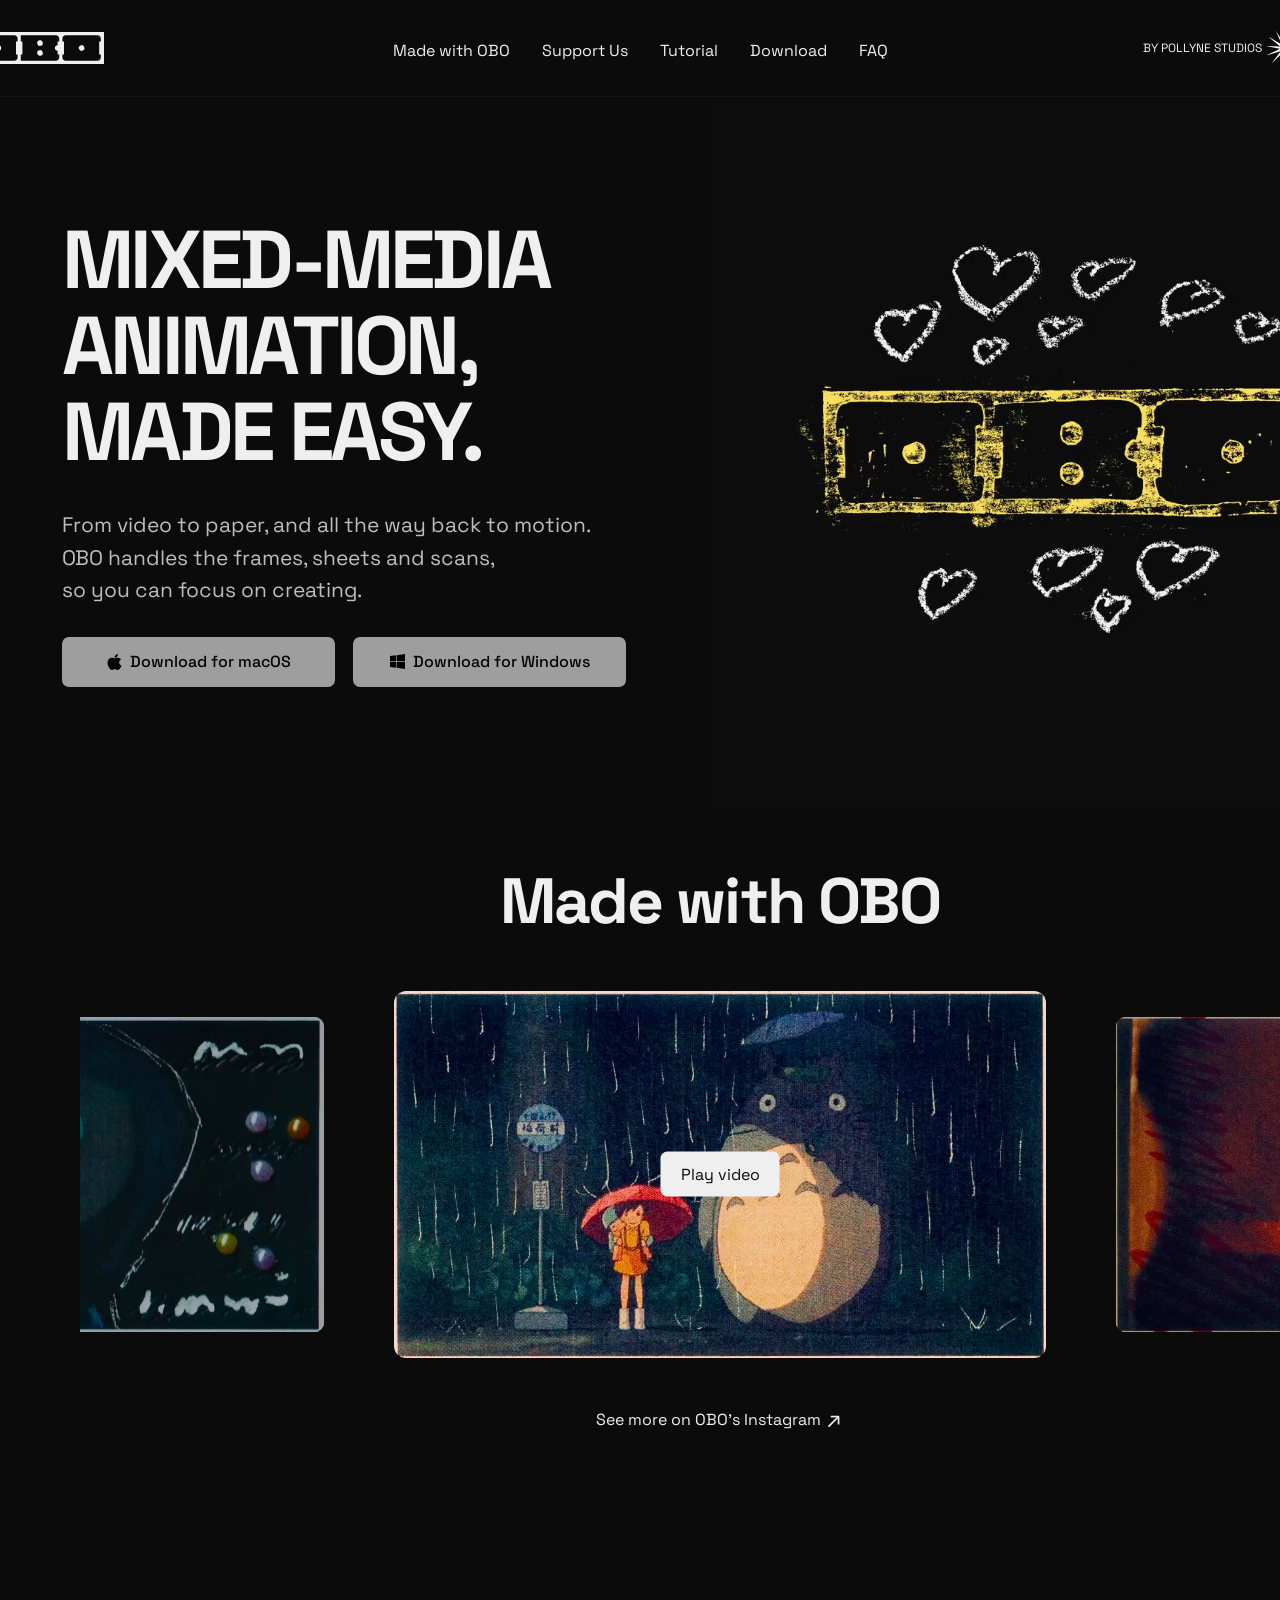
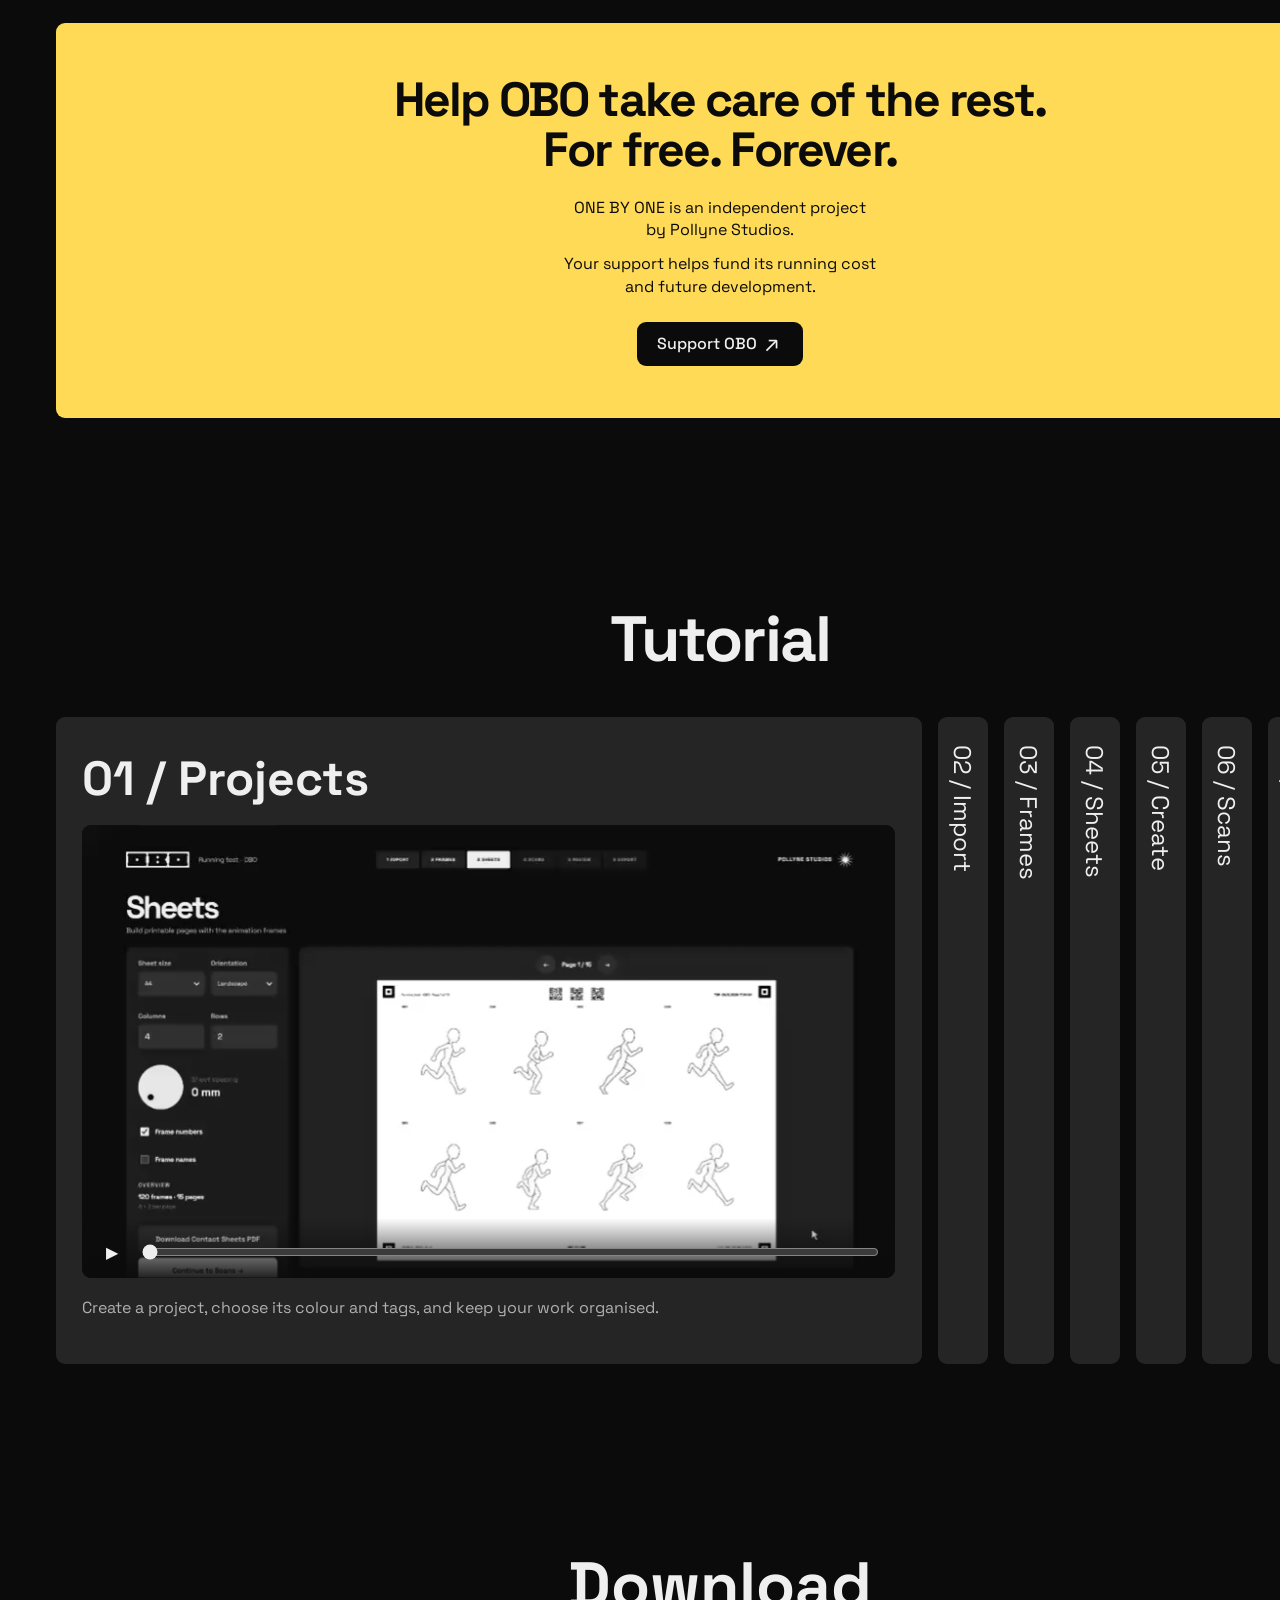
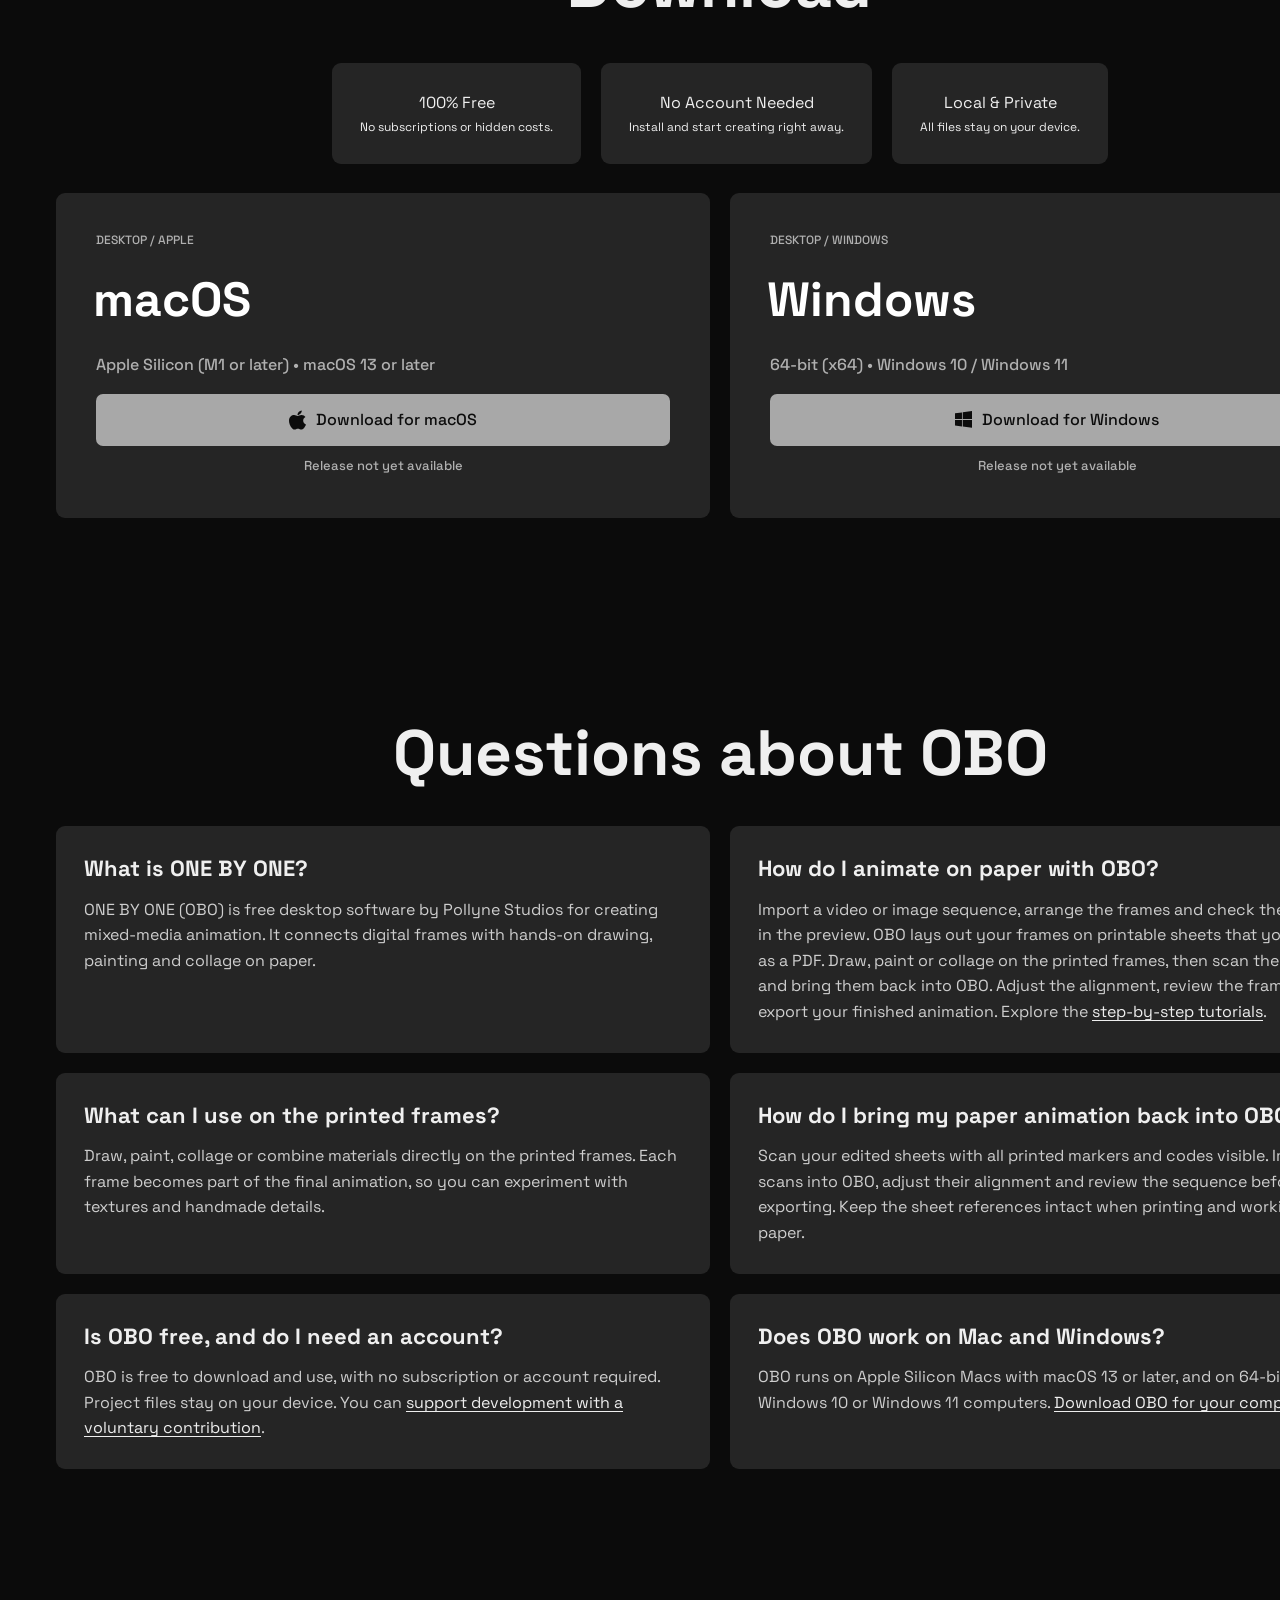
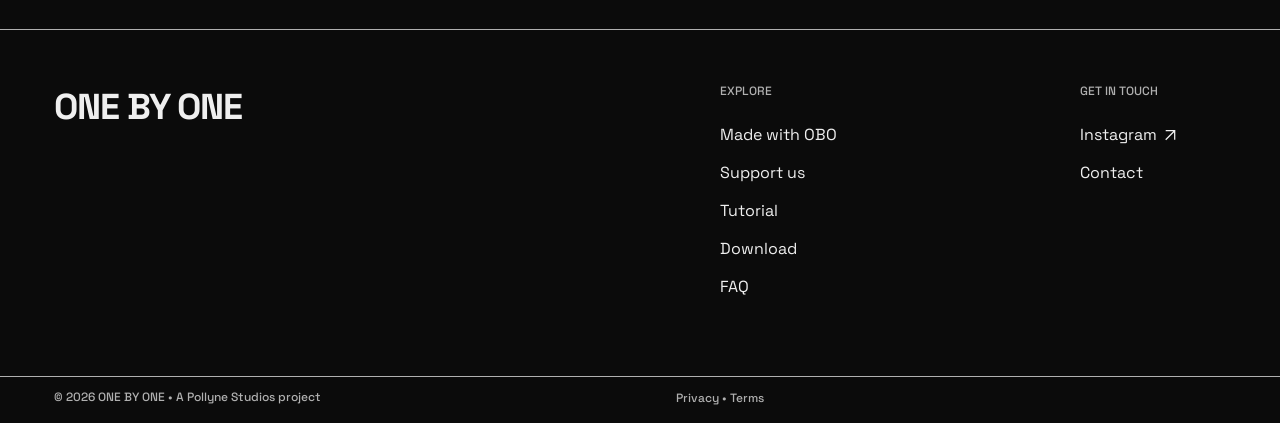
==== index.html @ efde311c "Update OBO Instagram gallery link copy" ====
<!doctype html>
<html lang="en">
<head>
  <!-- Publication: hero-centered-copy-3 -->
  <meta charset="utf-8">
  <meta name="viewport" content="width=device-width, initial-scale=1">
  <meta name="description" content="Create mixed-media animations with ONE BY ONE: import video, print frames, draw or collage by hand, scan and reanimate. Free for macOS and Windows.">
  <title>ONE BY ONE (OBO) - Free Mixed-Media Animation Software</title>

  <link rel="canonical" href="https://obo-onebyone.com/">
  <meta name="robots" content="index, follow, max-image-preview:large, max-video-preview:-1">
  <meta name="theme-color" content="#0b0b0b">
  <meta property="og:type" content="website">
  <meta property="og:site_name" content="ONE BY ONE">
  <meta property="og:locale" content="en_US">
  <meta property="og:url" content="https://obo-onebyone.com/">
  <meta property="og:title" content="ONE BY ONE (OBO) - Free Mixed-Media Animation Software">
  <meta property="og:description" content="Create mixed-media animations with ONE BY ONE: import video, print frames, draw or collage by hand, scan and reanimate. Free for macOS and Windows.">
  <meta property="og:image" content="https://obo-onebyone.com/assets/social-card.png">
  <meta property="og:image:width" content="1200">
  <meta property="og:image:height" content="630">
  <meta property="og:image:alt" content="ONE BY ONE - free mixed-media animation software by Pollyne Studios">
  <meta name="twitter:card" content="summary_large_image">
  <meta name="twitter:title" content="ONE BY ONE (OBO) - Free Mixed-Media Animation Software">
  <meta name="twitter:description" content="Create mixed-media animations with ONE BY ONE: import video, print frames, draw or collage by hand, scan and reanimate. Free for macOS and Windows.">
  <meta name="twitter:image" content="https://obo-onebyone.com/assets/social-card.png">
  <meta name="twitter:image:alt" content="ONE BY ONE - free mixed-media animation software by Pollyne Studios">
  <script type="application/ld+json">{"@context":"https://schema.org","@graph":[{"@type":"Organization","@id":"https://obo-onebyone.com/#studio","name":"Pollyne Studios","url":"https://obo-onebyone.com/","sameAs":["https://www.instagram.com/pollyne.studios/"]},{"@type":"WebSite","@id":"https://obo-onebyone.com/#website","url":"https://obo-onebyone.com/","name":"ONE BY ONE","alternateName":"OBO","inLanguage":"en","publisher":{"@id":"https://obo-onebyone.com/#studio"}},{"@type":"WebPage","@id":"https://obo-onebyone.com/#webpage","url":"https://obo-onebyone.com/","name":"ONE BY ONE (OBO) - Free Mixed-Media Animation Software","description":"Create mixed-media animations with ONE BY ONE: import video, print frames, draw or collage by hand, scan and reanimate. Free for macOS and Windows.","inLanguage":"en","isPartOf":{"@id":"https://obo-onebyone.com/#website"},"mainEntity":{"@id":"https://obo-onebyone.com/#software"}},{"@type":"SoftwareApplication","@id":"https://obo-onebyone.com/#software","name":"ONE BY ONE","alternateName":"OBO","url":"https://obo-onebyone.com/","description":"Create mixed-media animations with ONE BY ONE: import video, print frames, draw or collage by hand, scan and reanimate. Free for macOS and Windows.","applicationCategory":"MultimediaApplication","operatingSystem":["macOS 13 or later (Apple Silicon)","Windows 10 or Windows 11 (64-bit)"],"isAccessibleForFree":true,"offers":{"@type":"Offer","price":"0","priceCurrency":"EUR","url":"https://obo-onebyone.com/#download"},"author":{"@id":"https://obo-onebyone.com/#studio"},"sameAs":["https://www.instagram.com/obo.onebyone/"],"featureList":["Import a video or image sequence","Arrange and preview animation frames","Export printable PDF contact sheets","Draw, paint or collage on printed frames","Import scanned sheets and adjust alignment","Review frames and export the animation"],"image":"https://obo-onebyone.com/assets/social-card.png"}]}</script>
  <link rel="icon" href="assets/favicon.svg" type="image/svg+xml">
  <link rel="stylesheet" href="styles.css?v=desktop-footer-5">
</head>
<body>
<div class="page" id="top">
  <header class="header">
    <a class="brand" href="#top" aria-label="ONE BY ONE home"><img src="assets/logo.svg" width="128" height="32" alt="ONE BY ONE"></a>
    <nav id="main-menu" aria-label="Main navigation"><a href="#made-with-obo">Made with OBO</a><a href="#support">Support Us</a><a href="#tutorial">Tutorial</a><a href="#download">Download</a><a href="#questions">FAQ</a></nav>
    <a class="studio" href="https://www.instagram.com/pollyne.studios/" target="_blank" rel="noopener noreferrer">by Pollyne Studios<img src="assets/studio-color.svg?v=palette-yellow-1" width="38" height="38" alt=""></a>
  </header>
  <main>
    <section class="hero hero-split" aria-labelledby="hero-title">
      <div class="hero-copy">
        <h1 id="hero-title"><span class="sr-only">ONE BY ONE: </span>MIXED-MEDIA<br>ANIMATION,<br>MADE EASY.</h1>
        <p class="hero-summary"><span>From video to paper, and all the way back to motion.</span> <span>OBO handles the frames, sheets and scans,</span> <span>so you can focus on creating.</span></p>
        <div class="hero-actions"><a class="button" data-download="mac" aria-disabled="true"><img src="assets/apple.svg" alt="">Download for macOS</a><a class="button" data-download="windows" aria-disabled="true"><img src="assets/windows.svg" alt="">Download for Windows</a></div>
        <p class="mobile-desktop-note">Available for macOS and Windows.</p>
      </div>
      <div class="hero-cover"><video class="hero-cover-video" src="assets/videos/OBO-Cover.mp4" poster="assets/videos/OBO-Cover.jpg" width="960" height="960" muted loop playsinline preload="auto" aria-label="ONE BY ONE mixed-media cover animation"></video></div>
    </section>
    <div class="sections">
      <section class="showcase" id="made-with-obo" aria-labelledby="showcase-title">
        <h2 id="showcase-title">Made with OBO</h2>
        <div class="carousel" role="region" aria-label="Made with OBO gallery" tabindex="0">
          <div class="carousel-track">
<article class="showcase-card" aria-label="Project 1"><video data-src="assets/web-video/MadeWithOBO-1.mp4" poster="assets/videos/MadeWithOBO-1.jpg" muted loop playsinline preload="none" aria-label="Made with OBO — project 1"></video><button class="video-play" type="button" hidden>Play video</button></article><article class="showcase-card" aria-label="Project 2"><video data-src="assets/web-video/MadeWithOBO-2.mp4" poster="assets/videos/MadeWithOBO-2.jpg" muted loop playsinline preload="none" aria-label="Made with OBO — project 2"></video><button class="video-play" type="button" hidden>Play video</button></article><article class="showcase-card" aria-label="Project 3"><video data-src="assets/web-video/MadeWithOBO-3.mp4" poster="assets/videos/MadeWithOBO-3.jpg" muted loop playsinline preload="none" aria-label="Made with OBO — project 3"></video><button class="video-play" type="button" hidden>Play video</button></article><article class="showcase-card" aria-label="Project 4"><video data-src="assets/web-video/MadeWithOBO-4.mp4" poster="assets/videos/MadeWithOBO-4.jpg" muted loop playsinline preload="none" aria-label="Made with OBO — project 4"></video><button class="video-play" type="button" hidden>Play video</button></article><article class="showcase-card" aria-label="Project 5"><video data-src="assets/web-video/MadeWithOBO-5.mp4" poster="assets/videos/MadeWithOBO-5.jpg" muted loop playsinline preload="none" aria-label="Made with OBO — project 5"></video><button class="video-play" type="button" hidden>Play video</button></article><article class="showcase-card" aria-label="Project 6"><video data-src="assets/web-video/MadeWithOBO-6.mp4" poster="assets/videos/MadeWithOBO-6.jpg" muted loop playsinline preload="none" aria-label="Made with OBO — project 6"></video><button class="video-play" type="button" hidden>Play video</button></article></div></div>
        <div class="showcase-more"><a href="https://www.instagram.com/obo.onebyone/" target="_blank" rel="noopener noreferrer">See more on OBO's Instagram <span aria-hidden="true">↗</span></a></div>
      </section>
      <section class="support" id="support" aria-labelledby="support-title">
        <h2 id="support-title">Help OBO take care of the rest.<br>For free. Forever.</h2>
        <div class="support-copy"><p><span>ONE BY ONE is an independent project</span><span>by Pollyne Studios.</span><span>Your support helps fund its running cost</span><span>and future development.</span></p><a class="button button-dark" href="https://ko-fi.com/pollynestudios" target="_blank" rel="noopener noreferrer">Support OBO<span aria-hidden="true">↗</span></a></div>
      </section>
      <section class="tutorial" id="tutorial" aria-labelledby="tutorial-title">
        <h2 id="tutorial-title">Tutorial</h2>
        <div class="tutorial-panels"><article class="tutorial-item tone-0 is-open"><button class="tutorial-tab" type="button" aria-expanded="true" aria-controls="lesson-0"><span>01 / Projects</span></button><div class="tutorial-content" id="lesson-0" ><h3>01 / Projects</h3><div class="tutorial-player"><video class="tutorial-video" controlslist="nofullscreen" data-src="assets/web-video/OBO-01-Projects-1920x1080.mp4" poster="assets/sheets.svg" muted playsinline preload="none" aria-label="Projects tutorial"></video><div class="tutorial-controls"><button class="tutorial-play" type="button" aria-label="Play tutorial">▶</button><input class="tutorial-seek" type="range" min="0" max="1000" value="0" step="any" aria-label="Video progress"></div></div><p>Create a project, choose its colour and tags,<br class="mobile-copy-break"> and keep your work organised.</p></div></article><article class="tutorial-item tone-1"><button class="tutorial-tab" type="button" aria-expanded="false" aria-controls="lesson-1"><span>02 / Import</span></button><div class="tutorial-content" id="lesson-1" inert><h3>02 / Import</h3><div class="tutorial-player"><video class="tutorial-video" controlslist="nofullscreen" data-src="assets/web-video/OBO-02-Import-1920x1080.mp4" poster="assets/sheets.svg" muted playsinline preload="none" aria-label="Import tutorial"></video><div class="tutorial-controls"><button class="tutorial-play" type="button" aria-label="Play tutorial">▶</button><input class="tutorial-seek" type="range" min="0" max="1000" value="0" step="any" aria-label="Video progress"></div></div><p>Add a video or an image sequence<br class="mobile-copy-break"> to start building your animation.</p></div></article><article class="tutorial-item tone-2"><button class="tutorial-tab" type="button" aria-expanded="false" aria-controls="lesson-2"><span>03 / Frames</span></button><div class="tutorial-content" id="lesson-2" inert><h3>03 / Frames</h3><div class="tutorial-player"><video class="tutorial-video" controlslist="nofullscreen" data-src="assets/web-video/OBO-03-Frames-1920x1080.mp4" poster="assets/sheets.svg" muted playsinline preload="none" aria-label="Frames tutorial"></video><div class="tutorial-controls"><button class="tutorial-play" type="button" aria-label="Play tutorial">▶</button><input class="tutorial-seek" type="range" min="0" max="1000" value="0" step="any" aria-label="Video progress"></div></div><p>Preview your frames, check their order<br class="mobile-copy-break"> and choose the playback speed.</p></div></article><article class="tutorial-item tone-3"><button class="tutorial-tab" type="button" aria-expanded="false" aria-controls="lesson-3"><span>04 / Sheets</span></button><div class="tutorial-content" id="lesson-3" inert><h3>04 / Sheets</h3><div class="tutorial-player"><video class="tutorial-video" controlslist="nofullscreen" data-src="assets/web-video/OBO-04-Sheets-1920x1080.mp4" poster="assets/sheets.svg" muted playsinline preload="none" aria-label="Sheets tutorial"></video><div class="tutorial-controls"><button class="tutorial-play" type="button" aria-label="Play tutorial">▶</button><input class="tutorial-seek" type="range" min="0" max="1000" value="0" step="any" aria-label="Video progress"></div></div><p>Arrange your frames on contact sheets,<br class="mobile-copy-break"> then download a PDF to print<br class="mobile-copy-break"> and transform by hand.</p></div></article><article class="tutorial-item tone-0"><button class="tutorial-tab" type="button" aria-expanded="false" aria-controls="lesson-4"><span>05 / Create</span></button><div class="tutorial-content" id="lesson-4" inert><h3>05 / Create</h3><div class="scan-stack" role="group" aria-label="Handmade animation sheets"><div class="scan-pile"><img data-src="assets/create-scans/running-1.jpg" alt="Hand-decorated animation sheet 1" width="1400" height="990" decoding="async"><img data-src="assets/create-scans/running-2.jpg" alt="Hand-decorated animation sheet 2" width="1400" height="990" decoding="async"><img data-src="assets/create-scans/running-3.jpg" alt="Hand-decorated animation sheet 3" width="1400" height="990" decoding="async"><img data-src="assets/create-scans/running-4.jpg" alt="Hand-decorated animation sheet 4" width="1400" height="990" decoding="async"><img data-src="assets/create-scans/running-5.jpg" alt="Hand-decorated animation sheet 5" width="1400" height="990" decoding="async"><img data-src="assets/create-scans/running-6.jpg" alt="Hand-decorated animation sheet 6" width="1400" height="990" decoding="async"><img data-src="assets/create-scans/running-7.jpg" alt="Hand-decorated animation sheet 7" width="1400" height="990" decoding="async"><img data-src="assets/create-scans/running-8.jpg" alt="Hand-decorated animation sheet 8" width="1400" height="990" decoding="async"><img data-src="assets/create-scans/running-9.jpg" alt="Hand-decorated animation sheet 9" width="1400" height="990" decoding="async"><img data-src="assets/create-scans/running-10.jpg" alt="Hand-decorated animation sheet 10" width="1400" height="990" decoding="async"><img data-src="assets/create-scans/running-11.jpg" alt="Hand-decorated animation sheet 11" width="1400" height="990" decoding="async"><img data-src="assets/create-scans/running-12.jpg" alt="Hand-decorated animation sheet 12" width="1400" height="990" decoding="async"><img data-src="assets/create-scans/running-13.jpg" alt="Hand-decorated animation sheet 13" width="1400" height="990" decoding="async"><img data-src="assets/create-scans/running-14.jpg" alt="Hand-decorated animation sheet 14" width="1400" height="990" decoding="async"><img data-src="assets/create-scans/running-15.jpg" alt="Hand-decorated animation sheet 15" width="1400" height="990" decoding="async"></div><div class="scan-stack-controls"><button class="scan-stack-toggle" type="button" aria-label="Pause scan animation">Ⅱ</button><span class="scan-stack-count" aria-hidden="true">01 / 15</span></div></div><p>Work on each frame by hand and make the sequence your own.</p></div></article><article class="tutorial-item tone-1"><button class="tutorial-tab" type="button" aria-expanded="false" aria-controls="lesson-5"><span>06 / Scans</span></button><div class="tutorial-content" id="lesson-5" inert><h3>06 / Scans</h3><div class="tutorial-player"><video class="tutorial-video" controlslist="nofullscreen" data-src="assets/web-video/OBO-05-Scans-1920x1080.mp4" poster="assets/sheets.svg" muted playsinline preload="none" aria-label="Scans tutorial"></video><div class="tutorial-controls"><button class="tutorial-play" type="button" aria-label="Play tutorial">▶</button><input class="tutorial-seek" type="range" min="0" max="1000" value="0" step="any" aria-label="Video progress"></div></div><p>Import your edited sheets as scans or a PDF,<br class="mobile-copy-break"> then check their page order.</p></div></article><article class="tutorial-item tone-2"><button class="tutorial-tab" type="button" aria-expanded="false" aria-controls="lesson-6"><span>07 / Review</span></button><div class="tutorial-content" id="lesson-6" inert><h3>07 / Review</h3><div class="tutorial-player"><video class="tutorial-video" controlslist="nofullscreen" data-src="assets/web-video/OBO-06-Review-1920x1080.mp4" poster="assets/sheets.svg" muted playsinline preload="none" aria-label="Review tutorial"></video><div class="tutorial-controls"><button class="tutorial-play" type="button" aria-label="Play tutorial">▶</button><input class="tutorial-seek" type="range" min="0" max="1000" value="0" step="any" aria-label="Video progress"></div></div><p>Fine-tune the alignment and crop<br class="mobile-copy-break"> to reconstruct your animation<br class="mobile-copy-break"> from the scanned artwork.</p></div></article><article class="tutorial-item tone-3"><button class="tutorial-tab" type="button" aria-expanded="false" aria-controls="lesson-7"><span>08 / Export</span></button><div class="tutorial-content" id="lesson-7" inert><h3>08 / Export</h3><div class="tutorial-player"><video class="tutorial-video" controlslist="nofullscreen" data-src="assets/web-video/OBO-07-Export-1920x1080.mp4" poster="assets/sheets.svg" muted playsinline preload="none" aria-label="Export tutorial"></video><div class="tutorial-controls"><button class="tutorial-play" type="button" aria-label="Play tutorial">▶</button><input class="tutorial-seek" type="range" min="0" max="1000" value="0" step="any" aria-label="Video progress"></div></div><p>Preview the result, choose the speed and format,<br class="mobile-copy-break"> then export your finished animation.</p></div></article></div>
      </section>


      <section class="download" id="download" aria-labelledby="download-title">
        <h2 id="download-title">Download</h2>
        <p class="mobile-download-note"><strong>Available for computers only.</strong><span>Open this website on your Mac or Windows PC to download OBO.</span></p>
        <div class="benefits">
          <article><h3>100% Free</h3><p>No subscriptions or hidden costs.</p></article>
          <article><h3>No Account Needed</h3><p>Install and start creating right away.</p></article>
          <article><h3>Local &amp; Private</h3><p>All files stay on your device.</p></article>
        </div>
        <!-- Release details reproduce the Figma mockup; replace with verified release metadata before publishing. -->
        <div class="download-cards">
          <article class="download-card" id="download-mac"><p class="eyebrow">Desktop / Apple</p><h3>macOS</h3><p class="requirements">Apple Silicon (M1 or later) • macOS 13 or later</p><a class="button" data-download="mac" aria-disabled="true"><img src="assets/apple.svg" alt="">Download for macOS</a><p class="release" aria-live="polite">Checking latest release…</p></article>
          <article class="download-card" id="download-windows"><p class="eyebrow">Desktop / Windows</p><h3>Windows</h3><p class="requirements">64-bit (x64) • Windows 10 / Windows 11</p><a class="button" data-download="windows" aria-disabled="true"><img src="assets/windows.svg" alt="">Download for Windows</a><p class="release" aria-live="polite">Checking latest release…</p></article>
        </div>
      </section>
      <section class="obo-faq" id="questions" aria-labelledby="questions-title">
        <h2 id="questions-title">Questions about OBO</h2>
        <div class="obo-faq-grid" id="faq-answers">
          <article><h3>What is ONE BY ONE?</h3><p>ONE BY ONE (OBO) is free desktop software by Pollyne Studios for creating mixed-media animation. It connects digital frames with hands-on drawing, painting and collage on paper.</p></article>
          <article><h3>How do I animate on paper with OBO?</h3><p>Import a video or image sequence, arrange the frames and check the motion in the preview. OBO lays out your frames on printable sheets that you export as a PDF. Draw, paint or collage on the printed frames, then scan the sheets and bring them back into OBO. Adjust the alignment, review the frames and export your finished animation. Explore the <a href="#tutorial">step-by-step tutorials</a>.</p></article>
          <article><h3>What can I use on the printed frames?</h3><p>Draw, paint, collage or combine materials directly on the printed frames. Each frame becomes part of the final animation, so you can experiment with textures and handmade details.</p></article>
          <article><h3>How do I bring my paper animation back into OBO?</h3><p>Scan your edited sheets with all printed markers and codes visible. Import the scans into OBO, adjust their alignment and review the sequence before exporting. Keep the sheet references intact when printing and working on the paper.</p></article>
          <article><h3>Is OBO free, and do I need an account?</h3><p>OBO is free to download and use, with no subscription or account required. Project files stay on your device. You can <a href="#support">support development with a voluntary contribution</a>.</p></article>
          <article><h3>Does OBO work on Mac and Windows?</h3><p>OBO runs on Apple Silicon Macs with macOS 13 or later, and on 64-bit Windows 10 or Windows 11 computers. <a href="#download">Download OBO for your computer</a>.</p></article>
        </div>
        <button class="faq-toggle" type="button" aria-expanded="false" aria-controls="faq-answers" hidden>See all questions <span aria-hidden="true">+</span></button>
      </section>
    </div>
  </main>
  <footer>
    <div class="footer-main"><a class="footer-brand" href="#top">One By One</a><nav class="footer-explore" aria-label="Explore"><h2>Explore</h2><a href="#made-with-obo">Made with OBO</a><a href="#support">Support us</a><a href="#tutorial">Tutorial</a><a href="#download">Download</a><a href="#questions">FAQ</a></nav><div class="footer-contact"><h2>Get in touch</h2><a href="https://www.instagram.com/obo.onebyone/" target="_blank" rel="noopener noreferrer" class="footer-instagram">Instagram <span aria-hidden="true"><svg viewBox="0 0 16 16" focusable="false"><path d="M3 13 13 3M3 3h10v10"/></svg></span></a><a href="mailto:pollyne.studios@gmail.com">Contact</a></div></div>
    <div class="footer-bottom"><p>© 2026 ONE BY ONE • A Pollyne Studios project</p><p class="legal"><a href="privacy.html">Privacy</a> • <a href="terms.html">Terms</a></p><a href="#top">Back to top ↑</a></div>
  </footer>
</div>
<script src="app.js?v=hero-position-2"></script>
<script src="releases.js"></script>
</body>
</html>
---- styles.css ----
@font-face{font-family:'Space Grotesk';font-style:normal;font-weight:300;font-display:swap;src:url('assets/space-grotesk-300.ttf') format('truetype')}
@font-face{font-family:'Space Grotesk';font-style:normal;font-weight:400;font-display:swap;src:url('assets/space-grotesk-400.ttf') format('truetype')}
@font-face{font-family:'Space Grotesk';font-style:normal;font-weight:500;font-display:swap;src:url('assets/space-grotesk-500.ttf') format('truetype')}
@font-face{font-family:'Space Grotesk';font-style:normal;font-weight:700;font-display:swap;src:url('assets/space-grotesk-700.ttf') format('truetype')}
:root{color-scheme:dark;--bg:#0b0b0b;--text:#efefef;--muted:#b0b0b0;--card:#252525;--yellow:#ffda56}
*{box-sizing:border-box}html{scroll-behavior:smooth}body{margin:0;background:var(--bg);color:var(--text);font-family:'Space Grotesk',sans-serif}h1,h2,h3,p,figure{margin:0}a{color:inherit;text-decoration:none}button{font:inherit}img{display:block}a:focus-visible,button:focus-visible{outline:2px solid var(--yellow);outline-offset:6px}a:hover{opacity:.82}.page{width:1440px;margin:0 auto;position:relative}section,article[id]{scroll-margin-top:32px}
/* Desktop artboard, 1440 × 4837. Mobile layout intentionally deferred. */
.header{height:96px;position:absolute;inset:0 0 auto;z-index:1}.brand{position:absolute;left:56px;top:32px}.header nav{position:absolute;left:465.5px;top:41px;display:flex;gap:53px;font-size:16px;line-height:20px;white-space:nowrap}.studio{position:absolute;left:1223px;top:29px;display:flex;align-items:center;gap:4px;font-size:12px;line-height:15px;text-transform:uppercase;white-space:nowrap}
.hero{height:894px;position:relative;text-align:center}.hero h1{position:absolute;top:225px;left:0;right:0;font-size:128px;font-weight:700;line-height:163px;letter-spacing:-.03em;text-transform:uppercase}.hero h2{position:absolute;top:399px;left:0;right:0;font-size:40px;line-height:51px;font-weight:700}.hero p{position:absolute;top:469px;left:0;right:0;color:var(--muted);font-size:24px;line-height:31px;font-weight:300}.hero-actions{position:absolute;top:574px;left:438px;display:flex;gap:19px}.button{border:0;display:flex;justify-content:center;align-items:center;gap:5px;height:50px;width:273px;border-radius:7px;background:var(--text);color:#000;font-size:16px;font-weight:500;line-height:20px;white-space:nowrap}.button img{width:15px;height:16px}.button:disabled{opacity:1;cursor:default}
.sections{width:1328px;margin:0 auto;display:flex;flex-direction:column;gap:180px}.sections>section>h2{font-size:64px;line-height:82px;font-weight:700}.how{height:405px}.intro{margin-top:37px;font-weight:700;font-size:16px;line-height:22px;color:var(--muted)}.steps{display:grid;grid-template-columns:repeat(4,1fr);gap:20px;margin-top:27px}.step{height:237px;background:var(--card);border-radius:9px;padding:24px;position:relative}.step h3{font-size:24px;line-height:31px;font-weight:400}.step-icon{position:absolute;right:24px;top:27px;width:25px;height:25px}.step p{position:absolute;left:24px;right:27px;top:102px;font-size:16px;line-height:1.4;font-weight:300;color:var(--muted)}
.showcase{height:572px}.showcase h2{text-align:center;letter-spacing:-.03em}.gallery{margin-top:37px;position:relative;height:453px}.gallery-side{position:absolute;top:66px;width:429px;height:321px;border-radius:9px}.gallery-left{left:0}.gallery-right{right:0}.gallery-main{position:absolute;left:338px;top:0;width:653px;height:453px;border-radius:9px;box-shadow:0 0 40px 50px #000b;overflow:hidden}.gallery-main>img{width:100%;height:100%}.gallery-main::after{content:'';position:absolute;inset:6px 0 0;background:linear-gradient(191.66deg,transparent 42.29%,#000 93.26%)}.gallery-main figcaption{position:absolute;left:36px;bottom:35px;z-index:1;font-size:24px;line-height:31px;font-weight:700}
.support{height:338px;position:relative;background:var(--yellow);color:var(--bg);border-radius:9px}.sections>.support>h2{position:absolute;left:90.07px;top:118px;width:655px;font-size:48px;line-height:48px;letter-spacing:-.04em}.support-copy{position:absolute;left:898.68px;top:120px;width:337.25px;font-size:16px;font-weight:500;line-height:1.4}.button-dark{margin-top:11px;width:242.18px;background:var(--bg);color:var(--text);border-radius:9px;justify-content:space-between;padding:0 16px}.button-dark span{font-size:22px;font-weight:300}
.tutorial{height:766px}.tutorial>h2{letter-spacing:-.03em}.tutorial-panels{display:flex;gap:16px;height:647px;margin-top:37px}.tutorial-closed{flex:0 0 50px;position:relative;background:var(--card);border-radius:9px}.tutorial-closed span{position:absolute;left:8px;bottom:28px;font-size:24px;line-height:31px;white-space:nowrap;transform:rotate(-90deg) translateY(100%);transform-origin:bottom left}.tutorial-open{position:relative;flex:0 0 866px;background:var(--card);border-radius:9px;padding:31px 26px}.tutorial-open h3{font-size:48px;line-height:61px;font-weight:700;color:#fff}.tutorial-open>img{position:absolute;left:26px;top:107.86px;width:813px;height:453.28px;border-radius:9px}.tutorial-open p{position:absolute;left:30px;top:580px;width:537px;font-size:11px;line-height:14px;color:var(--muted)}
.download{height:588px}.download>h2{text-align:center}.benefits{display:grid;grid-template-columns:429px 430px 429px;gap:20px;margin-top:51px}.benefits article{height:101px;background:var(--card);border-radius:9px;display:flex;align-items:center;justify-content:center;flex-direction:column;gap:7px;text-align:center}.benefits h3{font-size:16px;line-height:20px;font-weight:700}.benefits p{font-size:12px;line-height:15px}.download-cards{display:grid;grid-template-columns:1fr 1fr;gap:20px;margin-top:29px}.download-card{height:325px;background:var(--card);border-radius:9px;position:relative;padding:40px}.eyebrow{font-size:12px;line-height:15px;font-weight:500;text-transform:uppercase;color:var(--muted)}.download-card h3{position:absolute;left:37px;top:76px;font-size:48px;line-height:61px;color:white}.requirements{position:absolute;top:162px;left:40px;color:var(--muted);font-size:16px;line-height:20px;font-weight:500}.download-card .button{position:absolute;top:201px;left:40px;width:574px;height:52px;gap:10px}.download-card .button img{width:16.25px;height:19.33px}.release{position:absolute;top:264px;left:0;right:0;text-align:center;color:var(--muted);font-size:10px;line-height:13px;font-weight:500}
footer{margin-top:160px;border-top:1px solid var(--muted);height:394px}.footer-main{height:346px;position:relative}.footer-brand{position:absolute;left:54px;top:53px;font-size:36px;line-height:46px;letter-spacing:-.03em;text-transform:uppercase;font-weight:700}.footer-explore,.footer-contact{position:absolute;top:62px;display:flex;flex-direction:column;align-items:flex-start;gap:19px;font-size:16px;line-height:20px}.footer-explore{left:619px}.footer-contact{left:844px}.footer-main h2{font-size:12px;line-height:15px;font-weight:500;text-transform:uppercase;color:var(--muted)}.footer-bottom{height:47px;border-top:1px solid var(--muted);position:relative;font-size:12px;line-height:15px;font-weight:500;color:var(--muted)}.footer-bottom>p:first-child{position:absolute;left:54px;top:13px}.legal{position:absolute;left:0;right:0;top:14px;text-align:center}.footer-bottom>a{position:absolute;right:58px;top:14px;color:var(--text)}
@media(prefers-reduced-motion:reduce){html{scroll-behavior:auto}}
/* Interaction pass — desktop only */
:root{--orange:#f0613d;--yellow:#ffda56;--purple:#7065b2;--green:#41d784}
.tone-0{--accent:var(--orange)}.tone-1{--accent:var(--yellow)}.tone-2{--accent:var(--purple)}.tone-3{--accent:var(--green)}
.hero h1{width:fit-content;left:50%;right:auto;transform:translateX(-50%);white-space:nowrap;letter-spacing:-.03em;padding-left:.03em}.hero h2{width:675px;left:50%;right:auto;transform:translateX(-50%);font-size:38px}.hero p{width:675px;left:50%;right:auto;transform:translateX(-50%)}
.studio img{filter:grayscale(1) brightness(1.5);transition:filter .3s,transform .5s}.studio:hover{opacity:1}.studio:hover img{filter:none;transform:rotate(45deg)}
.how{height:375px}.step{height:207px;transition:background .25s,color .25s,transform .25s}.step:nth-child(1){--accent:var(--orange)}.step:nth-child(2){--accent:var(--yellow)}.step:nth-child(3){--accent:var(--purple)}.step:nth-child(4){--accent:var(--green)}.step p{top:85px;transition:color .25s}.step:hover{background:var(--accent);color:var(--bg);transform:translateY(-4px)}.step:hover p{color:var(--bg)}.step:hover h3{font-weight:700}
.showcase{height:auto}.carousel{margin-top:37px;overflow-x:auto;scroll-snap-type:x mandatory;scrollbar-width:none;overscroll-behavior-x:contain;cursor:grab;border-radius:9px}.carousel::-webkit-scrollbar{display:none}.carousel.is-dragging{cursor:grabbing;scroll-snap-type:none;user-select:none}.carousel-track{display:flex;gap:24px;padding:12px 338px 20px}.showcase-card{flex:0 0 652px;aspect-ratio:16/9;background:var(--accent);border-radius:12px;position:relative;scroll-snap-align:center;color:var(--bg);overflow:hidden;transform:scale(.94);transition:transform .5s cubic-bezier(.2,.8,.2,1),opacity .5s;opacity:.7}.showcase-card.is-active{transform:scale(1);opacity:1}.project-number{position:absolute;right:28px;top:24px;font-size:20px}.project-word{position:absolute;left:36px;top:36px;font-size:76px;line-height:.98;letter-spacing:-.06em;font-weight:700}.project-credit{position:absolute;bottom:28px;left:36px;font-size:18px}.carousel-controls{display:flex;align-items:center;justify-content:center;gap:24px;margin-top:12px;color:var(--muted);font-size:12px}.carousel-controls button{width:40px;height:40px;background:var(--card);border:0;border-radius:50%;color:var(--text);font-size:20px;cursor:pointer}.carousel-controls button:hover{background:var(--yellow);color:var(--bg)}
.support{background:var(--purple);color:var(--text);display:grid;grid-template-columns:1.6fr 1fr;align-items:center;gap:70px;padding:64px 72px}.sections>.support>h2{position:static;width:auto;font-size:46px;line-height:1.06}.support-copy{position:static;width:auto;max-width:350px}.support-copy p{font-weight:400}.button-dark{margin-top:24px}
.tutorial-item{position:relative;flex:0 0 50px;min-width:0;background:var(--card);border-radius:9px;overflow:hidden;transition:flex-basis .65s cubic-bezier(.22,1,.36,1),background .25s,color .25s}.tutorial-item.is-open{flex-basis:866px}.tutorial-tab{position:absolute;inset:0;width:50px;border:0;background:transparent;color:inherit;cursor:pointer;z-index:2}.tutorial-tab span{position:absolute;left:8px;bottom:28px;font-size:24px;line-height:31px;white-space:nowrap;transform:rotate(-90deg) translateY(100%);transform-origin:bottom left}.tutorial-item:hover,.tutorial-item:focus-within{background:var(--accent);color:var(--bg)}.tutorial-item.is-open .tutorial-tab{width:100%;height:92px}.tutorial-item.is-open .tutorial-tab span{opacity:0}.tutorial-content{width:866px;padding:31px 26px;opacity:0;transition:opacity .2s}.is-open .tutorial-content{opacity:1;transition:opacity .4s .2s}.tutorial-content h3{font-size:48px;line-height:61px}.tutorial-content>img,.tutorial-placeholder{width:813px;height:453px;margin-top:16px;border-radius:9px}.tutorial-content>img{object-fit:cover}.tutorial-placeholder{background:var(--accent);color:var(--bg);display:flex;align-items:center;justify-content:center;gap:36px;flex-direction:column}.tutorial-placeholder img{width:200px;filter:brightness(0)}.tutorial-placeholder span{font-size:40px;font-weight:700}.tutorial-content p{margin:19px 4px 0;width:537px;font-size:11px;line-height:14px;color:var(--muted)}.tutorial-item:hover p{color:var(--bg)}
.benefits article{transition:background .25s,color .25s,transform .25s}.benefits h3{font-weight:400}.benefits article:hover{background:var(--green);color:var(--bg);transform:translateY(-3px)}.benefits article:hover h3{font-weight:700}
@media(prefers-reduced-motion:reduce){*,*::before,*::after{transition:none!important;scroll-behavior:auto!important}}

/* Refinements */
.sections>section>h2{text-align:center}
.step:nth-child(1):hover,.step:nth-child(3):hover,.step:nth-child(1):hover p,.step:nth-child(3):hover p{color:var(--text)}
.showcase-card.tone-0,.showcase-card.tone-2{color:var(--text)}
.how{height:316px}.steps{margin-top:27px}
.support{background:var(--green);color:var(--bg);height:auto;min-height:360px;display:flex;flex-direction:column;gap:22px;padding:52px 100px;text-align:center}
.sections>.support>h2{font-size:48px;line-height:1.04;width:100%;max-width:1000px}
.support-copy{max-width:590px;display:flex;flex-direction:column;align-items:center}.support-copy p{font-size:16px;line-height:1.4}.support-copy .button{margin-top:24px}
.tutorial-item:hover,.tutorial-item:focus-within{background:var(--card);color:var(--text)}.tutorial-item:hover p{color:var(--muted)}
.tutorial-item:not(.is-open) .tutorial-tab:hover{background:#ffffff08}.tutorial-content>img{object-fit:cover}
.carousel{overflow-anchor:none;touch-action:pan-y}
/* Full-window continuous carousel; animation is independent of native scroll/snap. */
.carousel{position:relative;width:100vw;margin-left:calc(664px - 50vw);height:412px;overflow:hidden;border-radius:0;scroll-snap-type:none;touch-action:pan-y}
.carousel-track{position:absolute;left:50%;top:12px;padding:0;gap:24px;will-change:transform}
.showcase-card{width:652px;height:366.75px;flex:0 0 652px;scroll-snap-align:none}
.support-copy .button-dark{width:auto;height:44px;padding:0 20px;justify-content:center;gap:12px}
.hero h1{padding:0;transform:translateX(-50%) translateX(var(--ink-shift,0px))}
.hero h2,.hero p{transform:translateX(-50%) translateX(var(--ink-shift,0px))}
body{overflow-x:clip}
.hero h1{font-size:136px}
/* Desktop navigation and release/media integration */
.header{position:fixed;top:0;left:50%;right:auto;transform:translateX(-50%);width:1440px;z-index:100;background:#0b0b0bf2;backdrop-filter:blur(14px);border-bottom:1px solid #ffffff0a}
.header nav{left:50%;transform:translateX(-50%);gap:32px;white-space:nowrap}
section,article[id]{scroll-margin-top:122px}
.studio:hover,.studio:active,.studio:focus-visible{color:var(--yellow);opacity:1}
.studio img{filter:grayscale(1) brightness(2)}
.studio:hover img,.studio:active img,.studio:focus-visible img{filter:brightness(0) saturate(100%) invert(86%) sepia(69%) saturate(654%) hue-rotate(330deg) brightness(104%) contrast(101%);transform:rotate(45deg)}
.benefits article:hover{background:var(--card);color:var(--text);transform:none}.benefits article:hover h3{font-weight:400}
.tutorial-tab span{left:9px;top:28px;bottom:auto;transform:none;writing-mode:vertical-rl;text-orientation:mixed}
.button[aria-disabled="true"]{cursor:wait;opacity:.65}
.showcase-card{cursor:pointer}.showcase-card.is-active{cursor:default}
.instagram-stage{position:absolute;inset:0;display:flex;flex-direction:column;align-items:center;justify-content:center;gap:12px;background:var(--accent);color:inherit}
.instagram-stage p{font-size:12px}.instagram-stage>a{font-size:14px;text-decoration:underline}.load-instagram{background:var(--bg);color:var(--text);border:0;border-radius:7px;padding:12px 20px;font:inherit;cursor:pointer}
.instagram-stage iframe{width:100%;height:100%;border:0;background:var(--bg)}
.showcase-card:not(.is-active) .instagram-stage{pointer-events:none}
/* Official Instagram embed with a permanent, unobscured external fallback. */
.instagram-content{position:absolute;inset:0 0 57px;background:#efefef;overflow:auto;overscroll-behavior:contain;cursor:auto}
.instagram-content blockquote.instagram-media{margin:0 auto!important;width:100%!important;min-width:0!important;max-width:none!important}
.instagram-content iframe{min-width:0!important;width:100%!important;height:740px;background:#efefef}
.instagram-stage>.instagram-status{position:absolute;bottom:34px;left:12px;right:12px;text-align:center;font-size:10px;margin:0}
.instagram-stage>.instagram-fallback{position:absolute;bottom:8px;left:50%;transform:translateX(-50%);white-space:nowrap;font-size:13px;background:var(--bg);color:var(--text);padding:5px 14px;border-radius:5px;text-decoration:none}
/* YouTube demonstration: native 16:9 player plus a separate source link. */
.carousel{height:445px}.showcase-card{height:405px;aspect-ratio:auto}
.youtube-stage{height:366.75px;width:652px;background:var(--accent)}
.youtube-stage>iframe{display:block;width:652px;height:366.75px;border:0}
.youtube-placeholder{height:100%;display:flex;flex-direction:column;align-items:center;justify-content:center;gap:16px}
.youtube-placeholder>strong{font-size:68px;line-height:1;letter-spacing:-.04em}
.youtube-placeholder>span{font-size:14px}.youtube-placeholder>p{font-size:11px}
.enable-youtube{font:inherit;border:0;border-radius:7px;padding:12px 20px;background:var(--bg);color:var(--text);cursor:pointer}
.youtube-source{height:38px;display:flex;align-items:center;justify-content:center;font-size:12px;background:var(--card);color:var(--text)}
.showcase-card:not(.is-active) .youtube-stage{pointer-events:none}
/* Full-bleed navigation background, with the desktop contents kept centred. */
.header::before{content:'';position:absolute;z-index:-1;top:0;bottom:-1px;left:50%;width:100vw;transform:translateX(-50%);background:#0b0b0bf2;border-bottom:1px solid #ffffff0a;backdrop-filter:blur(14px)}
.header{isolation:isolate;background:transparent;backdrop-filter:none;border-bottom:0}
.carousel{height:412px}.showcase-card{height:366.75px;aspect-ratio:16/9}
.menu-toggle,.mobile-desktop-note,.mobile-download-note{display:none}






/* Native video keeps pointer gestures on the carousel. */
.showcase-card{background:var(--card)}
.showcase-card video{display:block;width:100%;height:100%;object-fit:contain;pointer-events:none;background:var(--bg)}
.video-play{position:absolute;left:50%;top:50%;transform:translate(-50%,-50%);border:0;border-radius:7px;padding:12px 20px;background:var(--text);color:var(--bg);cursor:pointer}
.video-play[hidden]{display:none}
.showcase-card:not(.is-active) .video-play{display:none}

.showcase-more{display:flex;justify-content:center;margin-top:8px}.showcase-more a{display:inline-flex;align-items:center;gap:10px;min-height:44px;font-size:16px;line-height:1.4;transition:color .2s}.showcase-more span{font-size:23px;line-height:1;transform:translate(-4px,-1px);transition:transform .2s}.showcase-more a:hover{color:var(--yellow);opacity:1}.showcase-more a:hover span{transform:translate(-2px,-3px)}

.support-copy .button-dark span{font-size:23px;font-weight:400;line-height:1;transform:translate(-4px,-1px);transition:transform .2s}.support-copy .button-dark:hover span{transform:translate(-2px,-3px)}

.tutorial-content>.tutorial-video{display:block;width:813px;height:453px;margin-top:16px;border-radius:9px;object-fit:contain;background:var(--bg)}


.tutorial-video::-webkit-media-controls-fullscreen-button{display:none}

.tutorial-player{position:relative;width:813px;height:453px;margin-top:16px;border-radius:9px;overflow:hidden;background:var(--bg)}
.tutorial-player>.tutorial-video{display:block;width:100%;height:100%;object-fit:contain}
.tutorial-controls{position:absolute;inset:auto 0 0;display:flex;align-items:center;gap:12px;padding:18px 14px 10px;background:linear-gradient(transparent,#0b0b0be6)}
.tutorial-play{display:flex;align-items:center;justify-content:center;flex:0 0 32px;height:32px;border:0;border-radius:4px;background:transparent;color:var(--text);cursor:pointer;font-size:16px}
.tutorial-seek{width:100%;min-width:0;accent-color:var(--text);cursor:pointer}


/* Straight sheets accumulate as a stack, one sheet per second. */
.scan-stack{position:relative;width:813px;height:453px;margin-top:16px;overflow:hidden;border-radius:9px;background:var(--bg)}
.scan-pile{position:absolute;inset:0}
.scan-pile>img{position:absolute;left:50%;top:50%;width:84%;height:84%;object-fit:contain;opacity:0;transform:translate(calc(-50% + var(--paper-x,0px)),calc(-50% + var(--paper-y,0px) - 12px));filter:drop-shadow(0 3px 7px #0005);transition:opacity .15s,transform .2s;pointer-events:none}
.scan-pile>img.is-shown{opacity:1;transform:translate(calc(-50% + var(--paper-x,0px)),calc(-50% + var(--paper-y,0px)))}
.scan-stack-controls{position:absolute;inset:auto 14px 10px;display:flex;align-items:center;justify-content:space-between;color:var(--text)}
.scan-stack-toggle{display:flex;align-items:center;justify-content:center;width:32px;height:32px;border:0;border-radius:4px;background:transparent;color:inherit;cursor:pointer;font-size:16px}
.scan-stack-count{font-size:11px;font-variant-numeric:tabular-nums;color:var(--muted)}


.header,.header::before{background:var(--bg);backdrop-filter:none;-webkit-backdrop-filter:none}
.tutorial-content p{width:100%;max-width:760px;margin:18px 0 0;font-size:16px;line-height:1.5}
.tutorial-seek{touch-action:none}

.obo-faq-grid{display:grid;grid-template-columns:1fr 1fr;gap:20px;margin-top:32px}
.obo-faq-grid article{background:var(--card);border-radius:9px;padding:28px}
.obo-faq-grid h3{font-size:22px;line-height:1.3;font-weight:500;margin-bottom:14px}
.obo-faq-grid p{font-size:16px;line-height:1.6;color:var(--muted)}
.obo-faq-grid a{color:var(--text);text-decoration:underline;text-underline-offset:3px}


.support{background:var(--yellow)}

.footer-instagram{display:inline-flex;align-items:center;gap:10px}.footer-instagram span{display:inline-flex;line-height:0;transform:translate(-4px,0);transition:transform .2s}.footer-instagram svg{width:.9em;height:.9em;stroke:currentColor;stroke-width:1.4;fill:none}.footer-instagram:hover{color:var(--yellow);opacity:1}.footer-instagram:hover span{transform:translate(-2px,-2px)}


/* Mobile navigation, landscape showcase and concise download information. */




/* Readable type hierarchy and robust mobile benefit layout. */
.obo-faq-grid h3{font-weight:700}
.obo-faq-grid p{color:#cecece}
.release{font-size:13px;line-height:18px}




/* Larger mobile reading scale, with space for the original branding. */








/* Roomier mobile media and a more balanced hero. */





/* Deliberate line breaks, content-sized benefits and aligned footer columns. */
.support-copy p>span{display:block;text-wrap:pretty}
.support-copy p>span:nth-child(3){margin-top:12px}
.tutorial-content p{text-wrap:pretty}
.footer-main{height:auto;min-height:346px;display:grid;grid-template-columns:minmax(0,1fr) 230px 230px;gap:56px;padding:54px;align-items:start}
.footer-brand,.footer-explore,.footer-contact{position:static}
.footer-explore,.footer-contact{align-items:flex-start;text-align:left;gap:18px}
.footer-main h2{margin:0 0 8px}
footer{height:auto}




.benefits{width:fit-content;max-width:100%;margin-left:auto;margin-right:auto}
@media(min-width:1101px){.benefits{display:flex;justify-content:center}.benefits article{height:auto;min-height:101px;padding:20px 28px}}

.studio:hover img,.studio:active img,.studio:focus-visible img{filter:none}
@media(min-width:1101px){.tutorial-content p .mobile-copy-break{display:none}}


/* Split hero: handmade cover animation and a clear introduction. */
.sr-only{position:absolute!important;width:1px!important;height:1px!important;padding:0!important;margin:-1px!important;overflow:hidden!important;clip:rect(0,0,0,0)!important;white-space:nowrap!important;border:0!important}
.hero.hero-split{height:auto;min-height:830px;display:grid;grid-template-columns:minmax(0,1fr) minmax(0,1fr);align-items:center;gap:22px;padding:166px 62px 100px;text-align:left;overflow:hidden}
.hero-split .hero-copy{min-width:0;position:relative;z-index:1}
.hero-split h1{position:static;width:auto;max-width:none;left:auto;right:auto;top:auto;transform:none!important;padding:0;font-size:82px;line-height:1.05;font-weight:700;letter-spacing:-.045em;white-space:normal;text-align:left}
.hero-split .hero-summary{position:static;width:auto;max-width:600px;left:auto;right:auto;top:auto;transform:none!important;font-size:22px;line-height:1.5;font-weight:400;letter-spacing:0;color:#bdbdbd;margin:40px 0 30px;text-align:left;text-wrap:pretty}
.hero-split .hero-actions{position:static;display:flex;gap:18px;justify-content:flex-start}
.hero-split .hero-actions .button{flex:1;min-width:0;width:auto;max-width:273px;height:50px;font-size:16px;gap:8px}
.hero-cover{position:relative;width:110%;margin-left:-3%;align-self:center;mix-blend-mode:lighten}
.hero-cover-video{display:block;width:100%;height:auto;aspect-ratio:1;object-fit:contain;background:var(--bg)}
.hero-cover-toggle{position:absolute;right:8%;bottom:5%;background:var(--bg);color:var(--muted);border:1px solid #ffffff26;border-radius:5px;font:400 12px/1.4 'Space Grotesk',sans-serif;padding:8px 10px;cursor:pointer}
.hero-cover-toggle:hover{color:var(--text)}




/* Desktop: the cover begins directly below the fixed menu. */
@media(min-width:1101px){
 .hero.hero-split{padding-top:96px;padding-bottom:52px;min-height:0;align-items:start}
 .hero-split .hero-copy{padding-top:0;align-self:center}
 .hero-cover{align-self:start}
 .hero-split .hero-summary{max-width:none;font-size:21px;line-height:1.55;margin-top:34px}
 .hero-summary>span{display:block;white-space:nowrap}
}
/* Mobile: headline, visual identity and explanation form one clear sequence. */



/* Mobile layout: one reading scale, independent of the approved desktop. */
@media(max-width:1100px){
 *{-webkit-tap-highlight-color:transparent}
 .page{width:100%;margin:0}
 .header{width:100%;height:76px;left:0;transform:none}
 .header::before{width:100%;left:0;transform:none}
 .brand{left:24px;top:24px}.brand img{width:128px;height:32px}
 .studio{left:auto;right:24px;top:20px;max-width:none;flex-direction:row;gap:8px;font-size:10px;line-height:1.25;white-space:nowrap}
 .studio img{width:36px;height:36px;flex-shrink:0}
 .menu-toggle,.header nav,.header nav.is-open{display:none!important}
 section,article[id]{scroll-margin-top:96px}
 .hero.hero-split{min-height:0;height:auto;display:flex;flex-direction:column;align-items:center;gap:0;padding:116px 24px 60px;text-align:center}
 .hero-split .hero-copy{display:contents}
 .hero-split h1{order:1;width:100%;max-width:600px;font-size:clamp(36px,7vw,60px);line-height:1.06;text-align:center;letter-spacing:-.045em}
 .hero-split .hero-cover{order:2;width:100%;max-width:440px;margin:-8px auto -14px;flex:none}
 .hero-split .hero-summary{order:3;position:static;transform:none!important;max-width:480px;width:100%;margin:0;font-size:17px;line-height:1.6;text-align:center;color:#c5c5c5}
 .hero-summary>span{display:inline;white-space:normal}
 .hero-split .mobile-desktop-note{order:4;display:block;position:static;transform:none!important;width:auto;max-width:100%;font-size:13px;line-height:1.5;margin:18px 0 0;color:var(--muted);text-align:center}
 .hero-actions,.hero-split .hero-actions,[data-download],.download-cards{display:none!important}
 .sections{width:auto;max-width:760px;margin:0 auto;padding:0 24px;gap:64px}
 .sections>section{height:auto}
 .sections>section>h2{font-size:32px;line-height:1.15;letter-spacing:-.035em}
 .carousel{--mobile-card-width:min(88vw,680px);width:100vw;margin-left:calc((min(100vw,760px) - 48px)/2 - 50vw);height:calc(var(--mobile-card-width)*9/16 + 30px);margin-top:24px}
 .carousel-track{gap:14px;top:4px}
 .showcase-card{width:var(--mobile-card-width);flex-basis:var(--mobile-card-width);height:auto;aspect-ratio:16/9;border-radius:9px}
 .showcase-card video{object-fit:contain}
 .showcase-more{margin-top:8px}.showcase-more a{font-size:15px;min-height:44px}.showcase-more span{font-size:21px}
 .support{min-height:0;padding:32px 20px;gap:20px;border-radius:12px}
 .sections>.support>h2{font-size:28px;line-height:1.15}
 .support-copy{width:100%;max-width:460px}
 .support-copy p{font-size:16px;line-height:1.6}
 .support-copy p>span{display:inline}.support-copy p>span::after{content:' '}
 .support-copy p>span:nth-child(3){display:inline;margin:0}.support-copy p>span:nth-child(3)::before{content:'';display:block;margin-top:12px}
 .support-copy .button-dark{height:46px;min-height:46px;font-size:16px;padding:0 18px;margin-top:22px}
 .tutorial-panels{display:flex;flex-direction:column;gap:10px;height:auto;margin-top:24px}
 .tutorial-item,.tutorial-item.is-open{width:100%;flex:0 0 auto;border-radius:10px}
 .tutorial-tab,.tutorial-item.is-open .tutorial-tab{position:relative;inset:auto;width:100%;height:auto;min-height:60px;padding:18px 20px;text-align:left;display:flex;justify-content:space-between;align-items:center;gap:16px}
 .tutorial-tab span,.tutorial-item.is-open .tutorial-tab span{position:static;writing-mode:horizontal-tb;transform:none;opacity:1;font-size:18px;line-height:1.3;font-weight:500;white-space:normal}
 .tutorial-tab::after{content:'+';font-size:23px;line-height:1;font-weight:300}.tutorial-item.is-open .tutorial-tab::after{content:'−'}
 .tutorial-content{display:none;width:100%;padding:0 0 20px;opacity:1}.is-open .tutorial-content{display:block}
 .tutorial-content h3{display:none}
 .tutorial-player,.scan-stack{width:100%;height:auto;aspect-ratio:16/9;margin:0;border-radius:0}
 .tutorial-content p{width:auto;max-width:none;padding:0 20px;margin:16px 0 0;font-size:16px;line-height:1.6;color:#cecece}
 .tutorial-content .mobile-copy-break{display:none}
 .tutorial-controls{padding:8px;gap:8px}.tutorial-play{min-width:44px;min-height:44px;font-size:16px}
 .download{display:flex;flex-direction:column;align-items:center}
 .mobile-download-note{display:flex;flex-direction:column;gap:10px;width:100%;max-width:430px;margin:20px auto 0;text-align:center}
 .mobile-download-note strong{font-size:20px;line-height:1.35;font-weight:500}
 .mobile-download-note span{font-size:16px;line-height:1.6;color:#cecece}
 .benefits{display:flex;flex-wrap:wrap;align-self:center;align-items:center;justify-content:center;gap:8px 0;width:fit-content;max-width:100%;padding:14px 16px;margin:22px auto 0;background:var(--card);border-radius:10px}
 .benefits article{display:flex;flex:0 0 auto;flex-direction:row;align-items:center;justify-content:center;gap:0;height:auto;min-height:0;padding:0;background:transparent}
 .benefits article:hover{background:transparent}
 .benefits h3,.benefits article:hover h3{font-size:12px;line-height:1.4;font-weight:500;white-space:nowrap;color:var(--text)}
 .benefits p{display:none}.benefits article+article::before{content:'•';font-size:10px;color:var(--muted);margin:0 7px}
 .obo-faq-grid{grid-template-columns:1fr;gap:12px;margin-top:24px}
 .obo-faq-grid article{padding:22px;border-radius:10px}
 .obo-faq-grid h3{font-size:19px;line-height:1.35;margin-bottom:12px}
 .obo-faq-grid p{font-size:16px;line-height:1.65}
 .obo-faq.faq-ready:not(.is-expanded) .obo-faq-grid>article:nth-child(n+3){display:none}
 .faq-toggle{margin:20px auto 0;padding:10px 16px;border:1px solid #ffffff38;border-radius:7px;background:transparent;color:var(--text);font:500 15px/1.4 'Space Grotesk',sans-serif;min-height:44px;cursor:pointer}
 .faq-toggle:not([hidden]){display:flex;align-items:center;gap:12px}.faq-toggle[hidden]{display:none}
 footer{height:auto;margin-top:64px}
 .footer-main{height:auto;min-height:0;padding:32px 24px;grid-template-columns:minmax(0,1fr) minmax(0,1fr);gap:28px 24px}
 .footer-brand{grid-column:1/-1;font-size:28px;line-height:1.2}
 .footer-explore,.footer-contact{align-items:flex-start;font-size:15px;line-height:1.5;gap:14px}
 .footer-main h2{font-size:11px;line-height:1.4;margin:0 0 4px}
 .footer-explore a,.footer-contact a{min-height:30px;display:inline-flex;align-items:center}
 .footer-bottom{height:auto;display:flex;flex-wrap:wrap;align-items:center;justify-content:space-between;gap:14px;padding:20px 24px}
 .footer-bottom>p:first-child,.legal,.footer-bottom>a{position:static;font-size:12px;line-height:1.5;text-align:left}
 .footer-bottom>p:first-child{width:100%}.footer-bottom>a{margin-left:auto}
}
@media(max-width:380px){
 .brand{left:20px}.brand img{width:112px;height:28px}
 .studio{right:20px;font-size:9px}.studio img{width:32px;height:32px}
 .hero.hero-split{padding-left:20px;padding-right:20px;padding-top:108px}
 .hero-split h1{font-size:clamp(31px,9.3vw,36px)}
 .sections{padding-left:20px;padding-right:20px}
 .carousel{margin-left:calc((100vw - 40px)/2 - 50vw)}
 .sections>section>h2{font-size:29px}.sections>.support>h2{font-size:26px}
 .benefits{padding:12px}.benefits h3,.benefits article:hover h3{font-size:11px}.benefits article+article::before{margin:0 5px}
}

/* Desktop footer quarters and section rhythm. */
@media(min-width:1101px){
 .footer-main{grid-template-columns:2fr 1fr 1fr;column-gap:0;padding:54px 0}
 .footer-brand{margin-left:54px}
 .footer-explore,.footer-contact{align-items:flex-start;text-align:left}
 .download .benefits{margin-top:37px}
 .showcase-card{transform:scale(.86)}
 .showcase-card.is-active{transform:scale(1)}
}
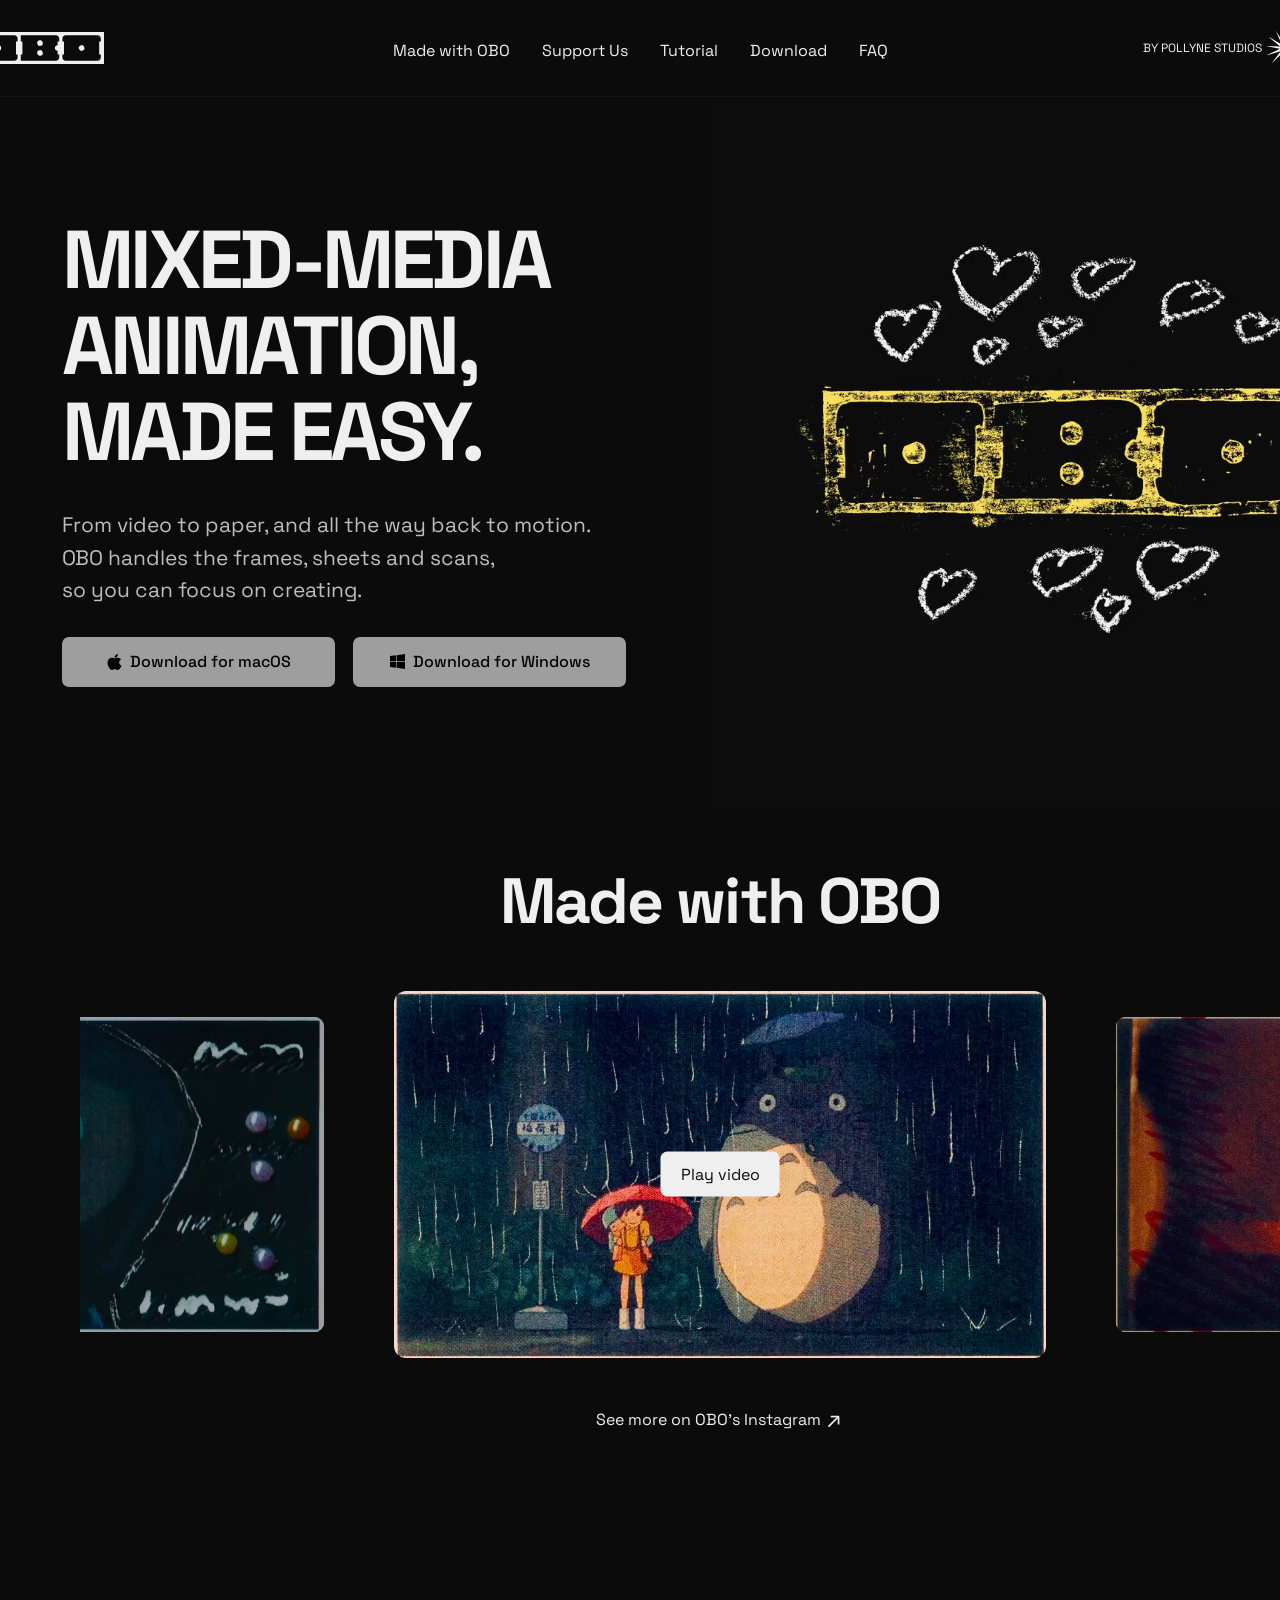
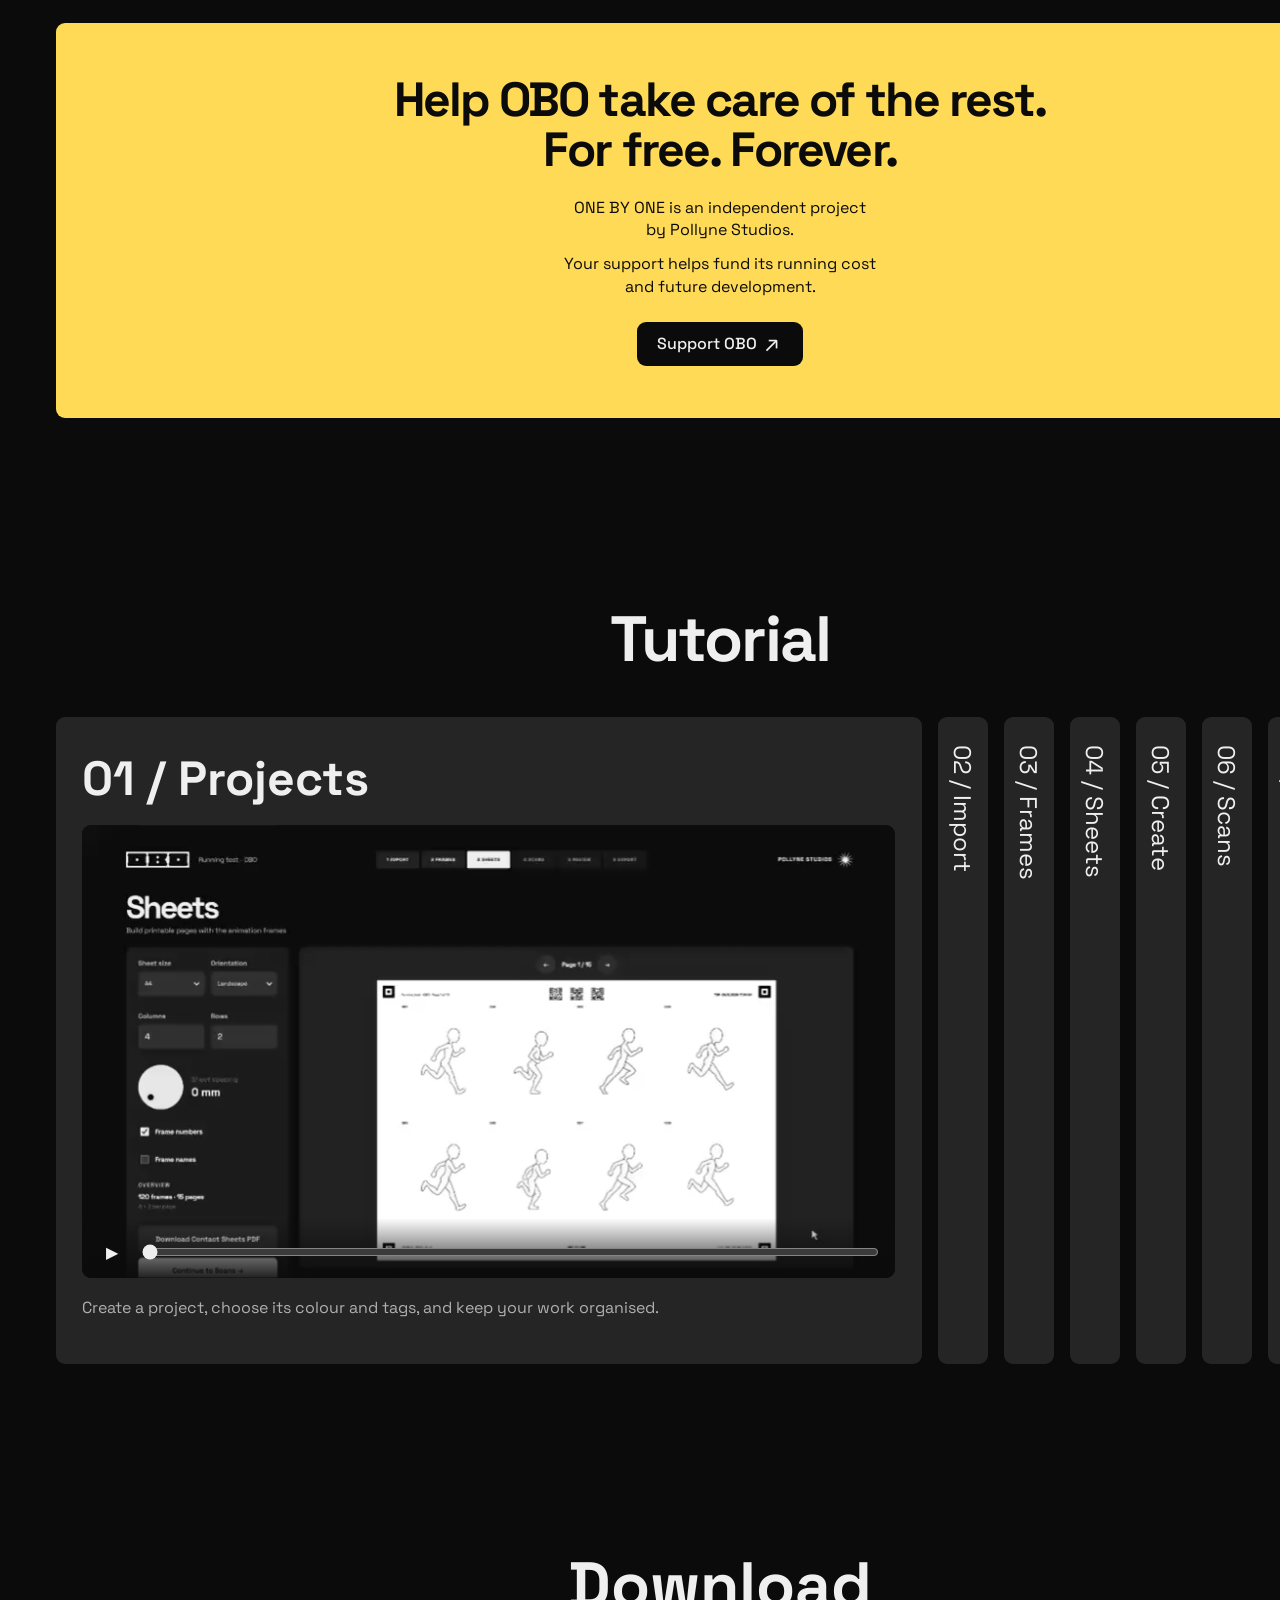
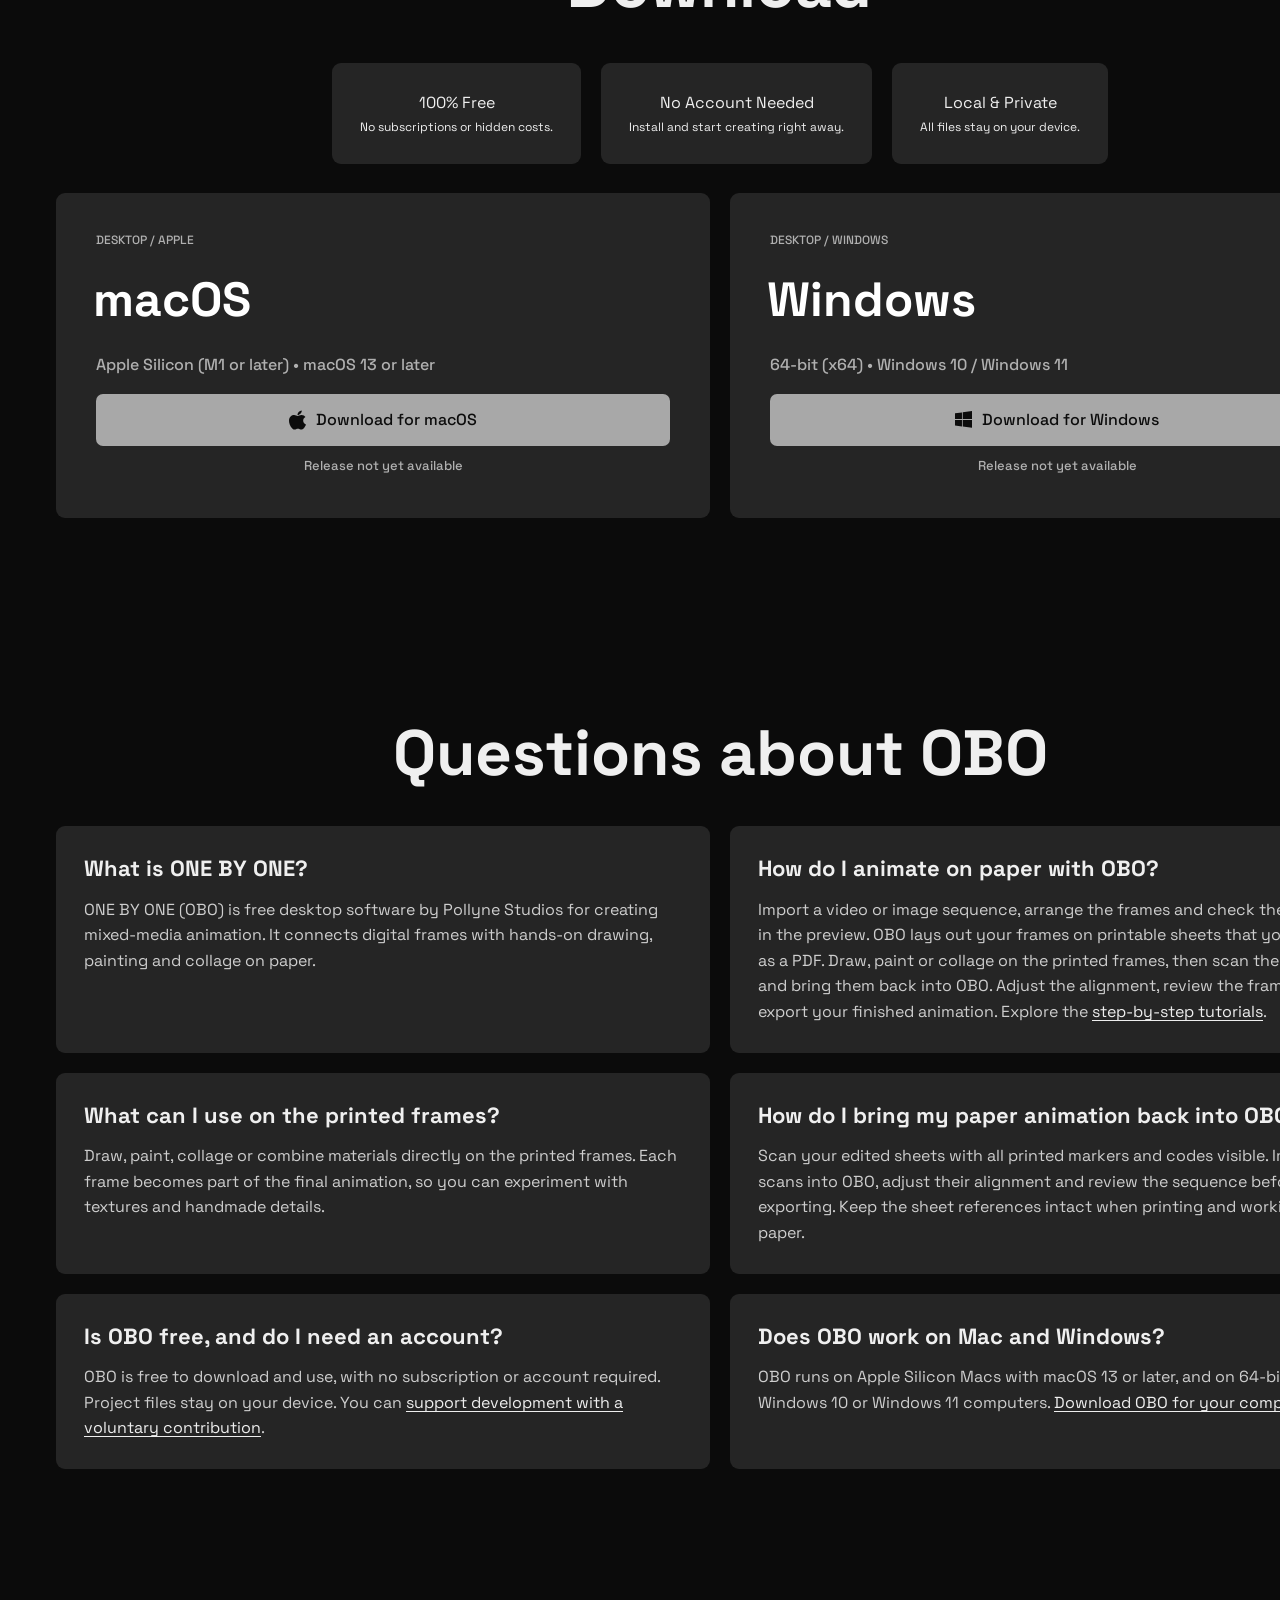
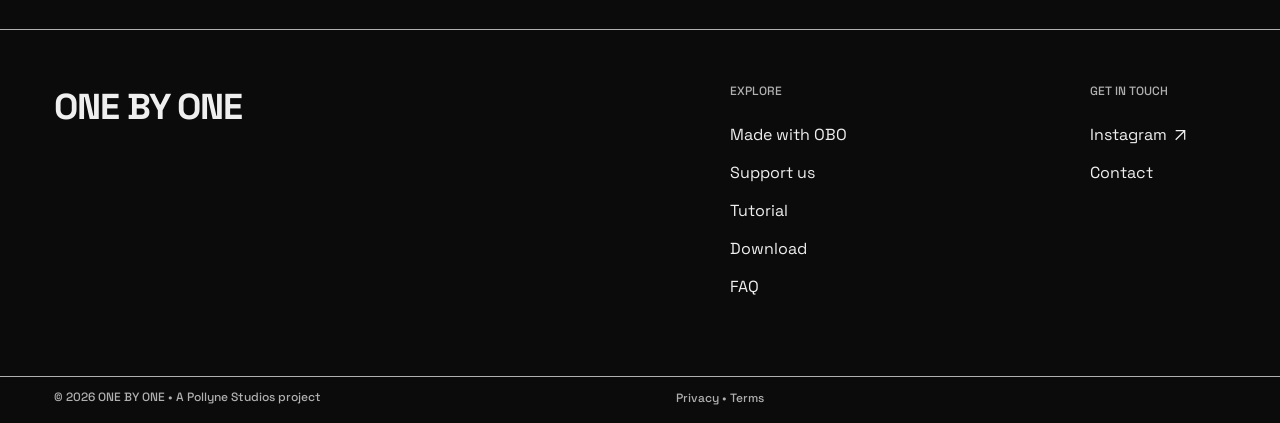
==== commit 1d7c6eb9: "Retry footer alignment deployment with a fresh stylesheet version" ====
--- a/index.html
+++ b/index.html
@@ -27,7 +27,7 @@
   <meta name="twitter:image:alt" content="ONE BY ONE - free mixed-media animation software by Pollyne Studios">
   <script type="application/ld+json">{"@context":"https://schema.org","@graph":[{"@type":"Organization","@id":"https://obo-onebyone.com/#studio","name":"Pollyne Studios","url":"https://obo-onebyone.com/","sameAs":["https://www.instagram.com/pollyne.studios/"]},{"@type":"WebSite","@id":"https://obo-onebyone.com/#website","url":"https://obo-onebyone.com/","name":"ONE BY ONE","alternateName":"OBO","inLanguage":"en","publisher":{"@id":"https://obo-onebyone.com/#studio"}},{"@type":"WebPage","@id":"https://obo-onebyone.com/#webpage","url":"https://obo-onebyone.com/","name":"ONE BY ONE (OBO) - Free Mixed-Media Animation Software","description":"Create mixed-media animations with ONE BY ONE: import video, print frames, draw or collage by hand, scan and reanimate. Free for macOS and Windows.","inLanguage":"en","isPartOf":{"@id":"https://obo-onebyone.com/#website"},"mainEntity":{"@id":"https://obo-onebyone.com/#software"}},{"@type":"SoftwareApplication","@id":"https://obo-onebyone.com/#software","name":"ONE BY ONE","alternateName":"OBO","url":"https://obo-onebyone.com/","description":"Create mixed-media animations with ONE BY ONE: import video, print frames, draw or collage by hand, scan and reanimate. Free for macOS and Windows.","applicationCategory":"MultimediaApplication","operatingSystem":["macOS 13 or later (Apple Silicon)","Windows 10 or Windows 11 (64-bit)"],"isAccessibleForFree":true,"offers":{"@type":"Offer","price":"0","priceCurrency":"EUR","url":"https://obo-onebyone.com/#download"},"author":{"@id":"https://obo-onebyone.com/#studio"},"sameAs":["https://www.instagram.com/obo.onebyone/"],"featureList":["Import a video or image sequence","Arrange and preview animation frames","Export printable PDF contact sheets","Draw, paint or collage on printed frames","Import scanned sheets and adjust alignment","Review frames and export the animation"],"image":"https://obo-onebyone.com/assets/social-card.png"}]}</script>
   <link rel="icon" href="assets/favicon.svg" type="image/svg+xml">
-  <link rel="stylesheet" href="styles.css?v=desktop-footer-5">
+  <link rel="stylesheet" href="styles.css?v=footer-card-alignment-6">
 </head>
 <body>
 <div class="page" id="top">
--- a/styles.css
+++ b/styles.css
@@ -304,3 +304,5 @@
  .showcase-card{transform:scale(.86)}
  .showcase-card.is-active{transform:scale(1)}
 }
+
+@media(min-width:1101px){.footer-explore,.footer-contact{margin-left:10px}}
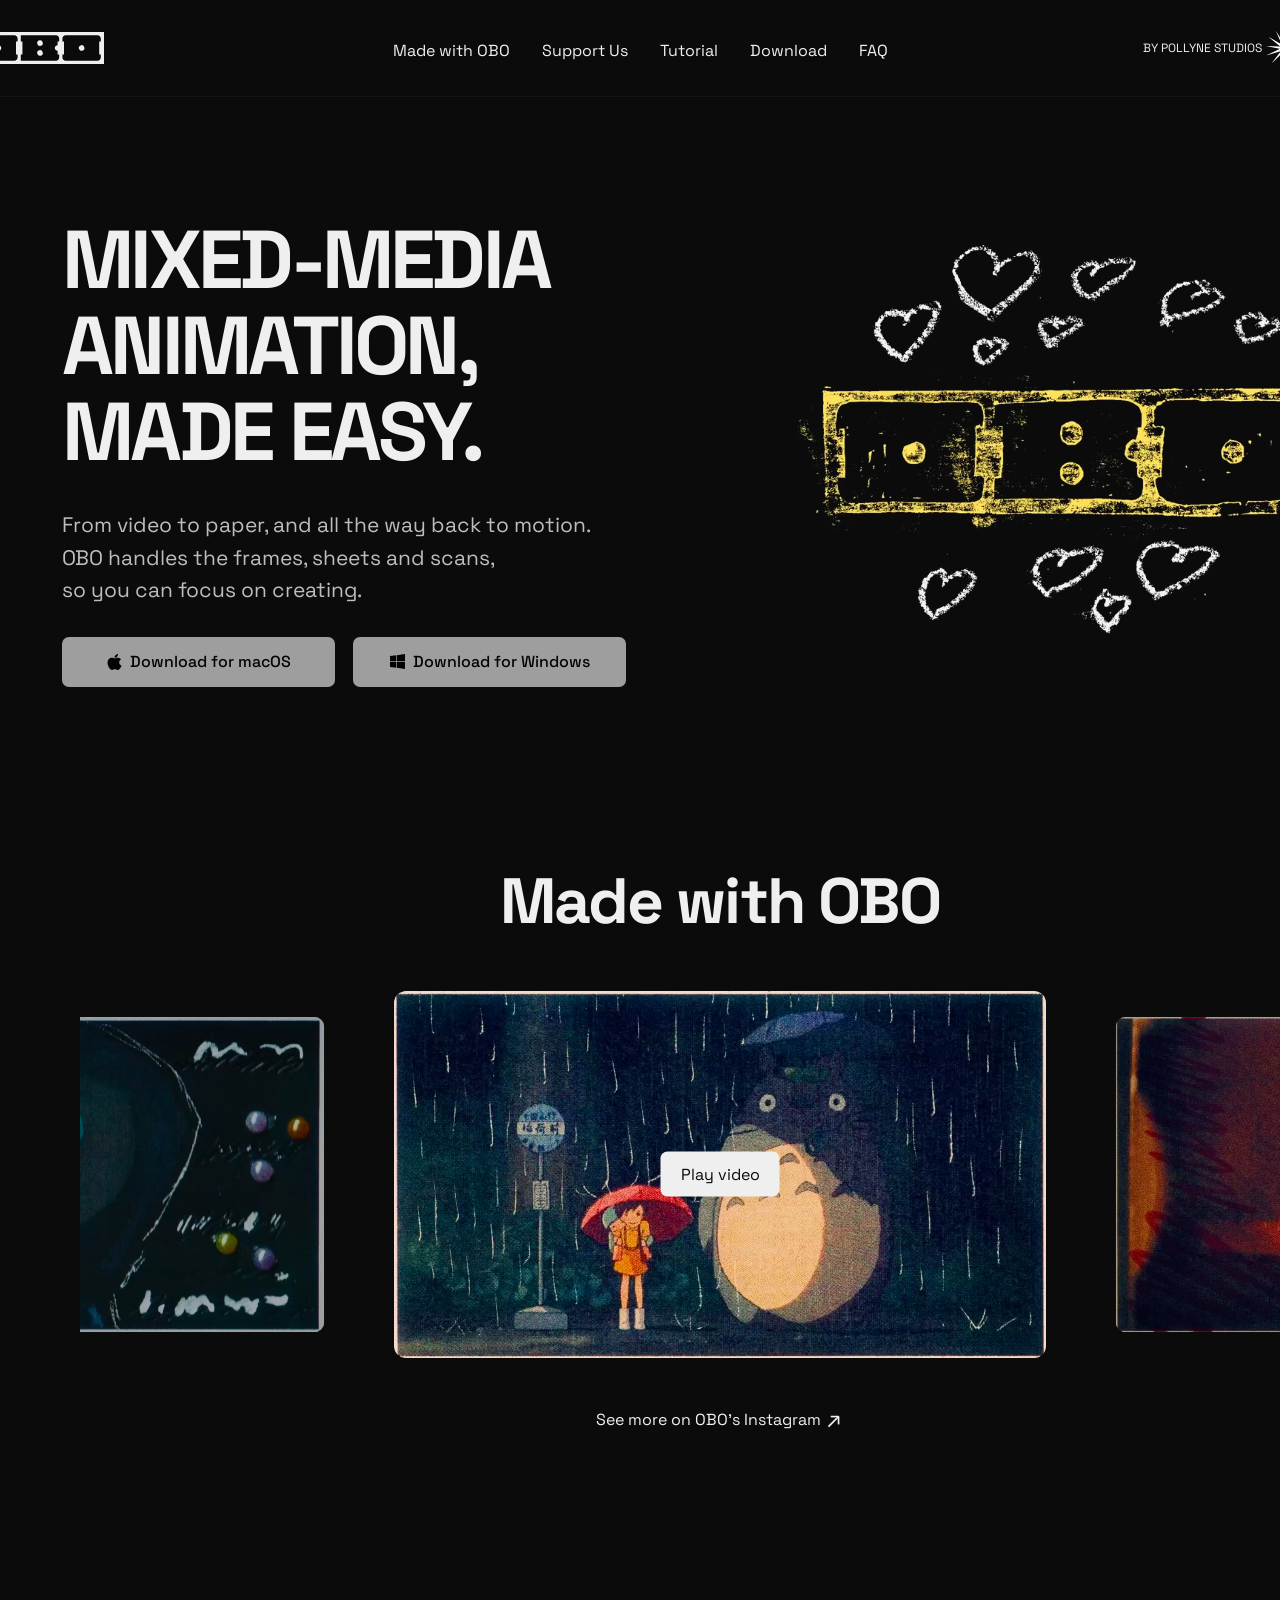
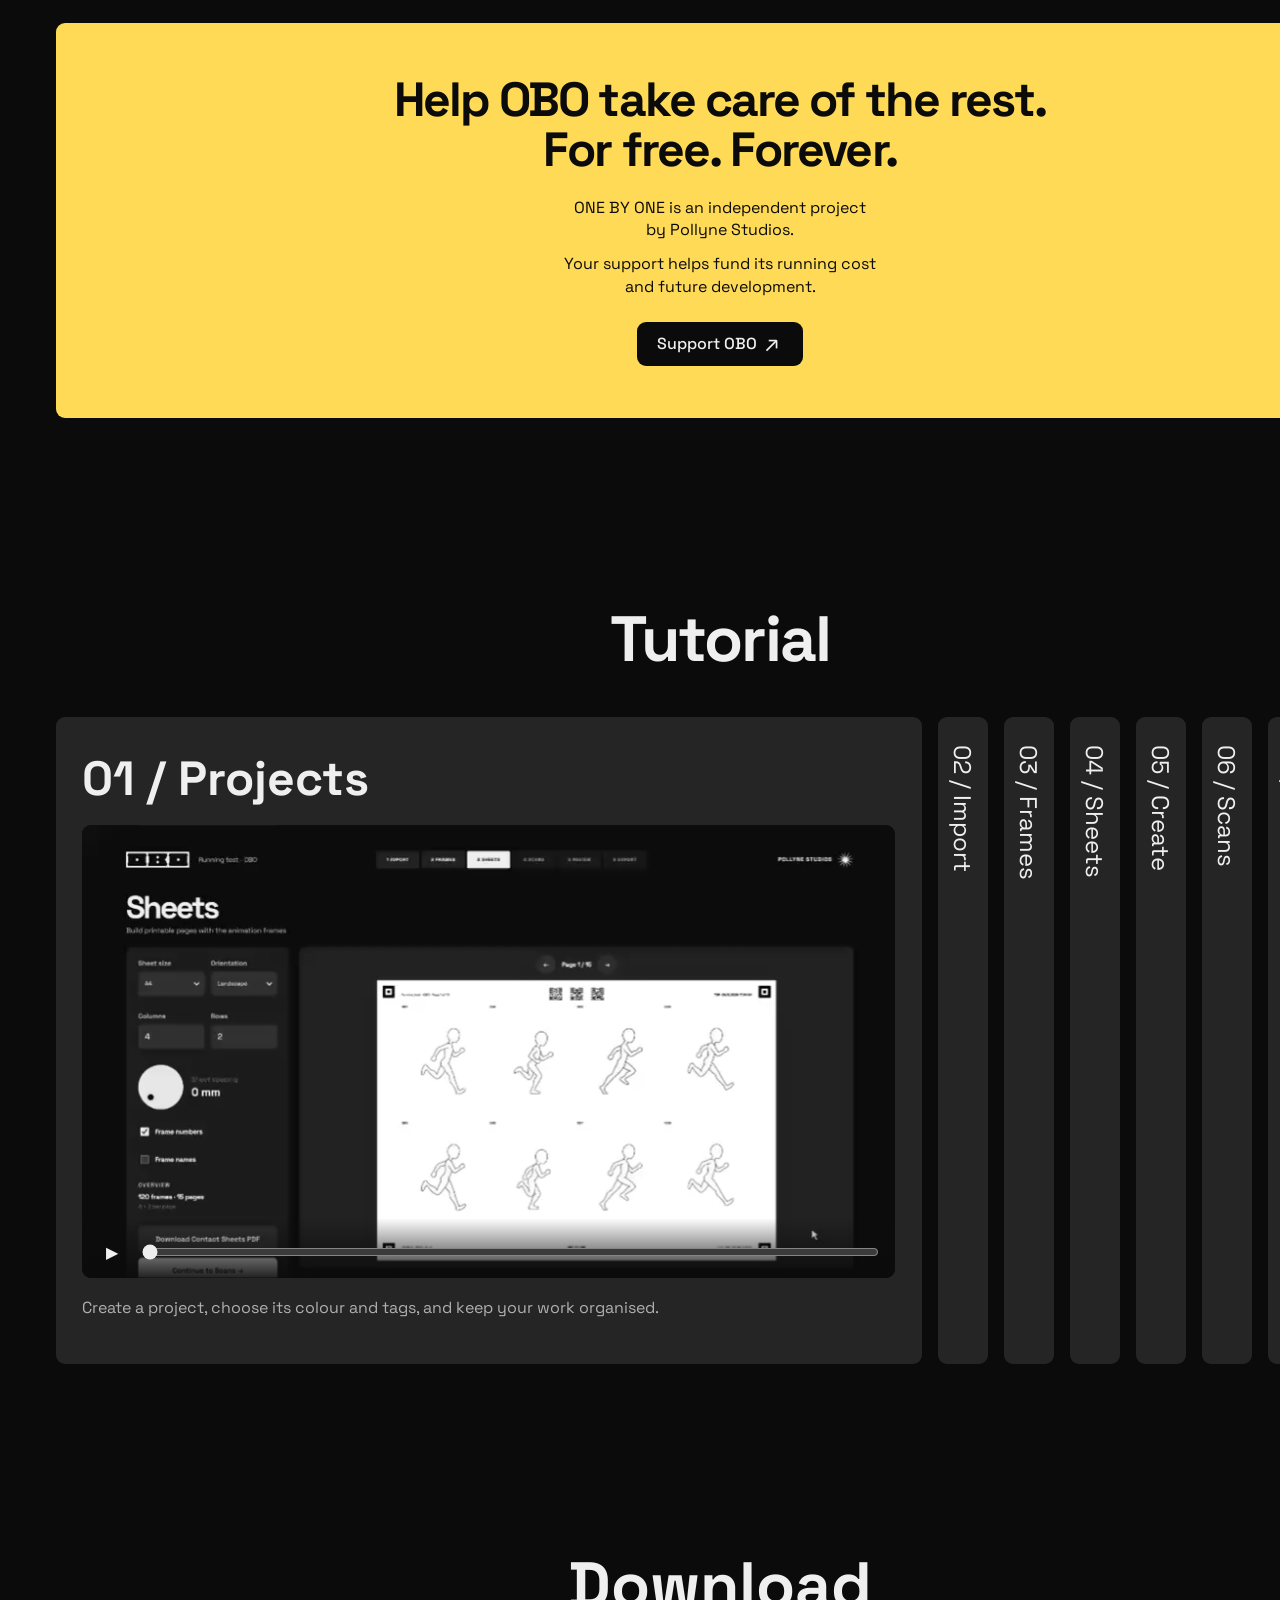
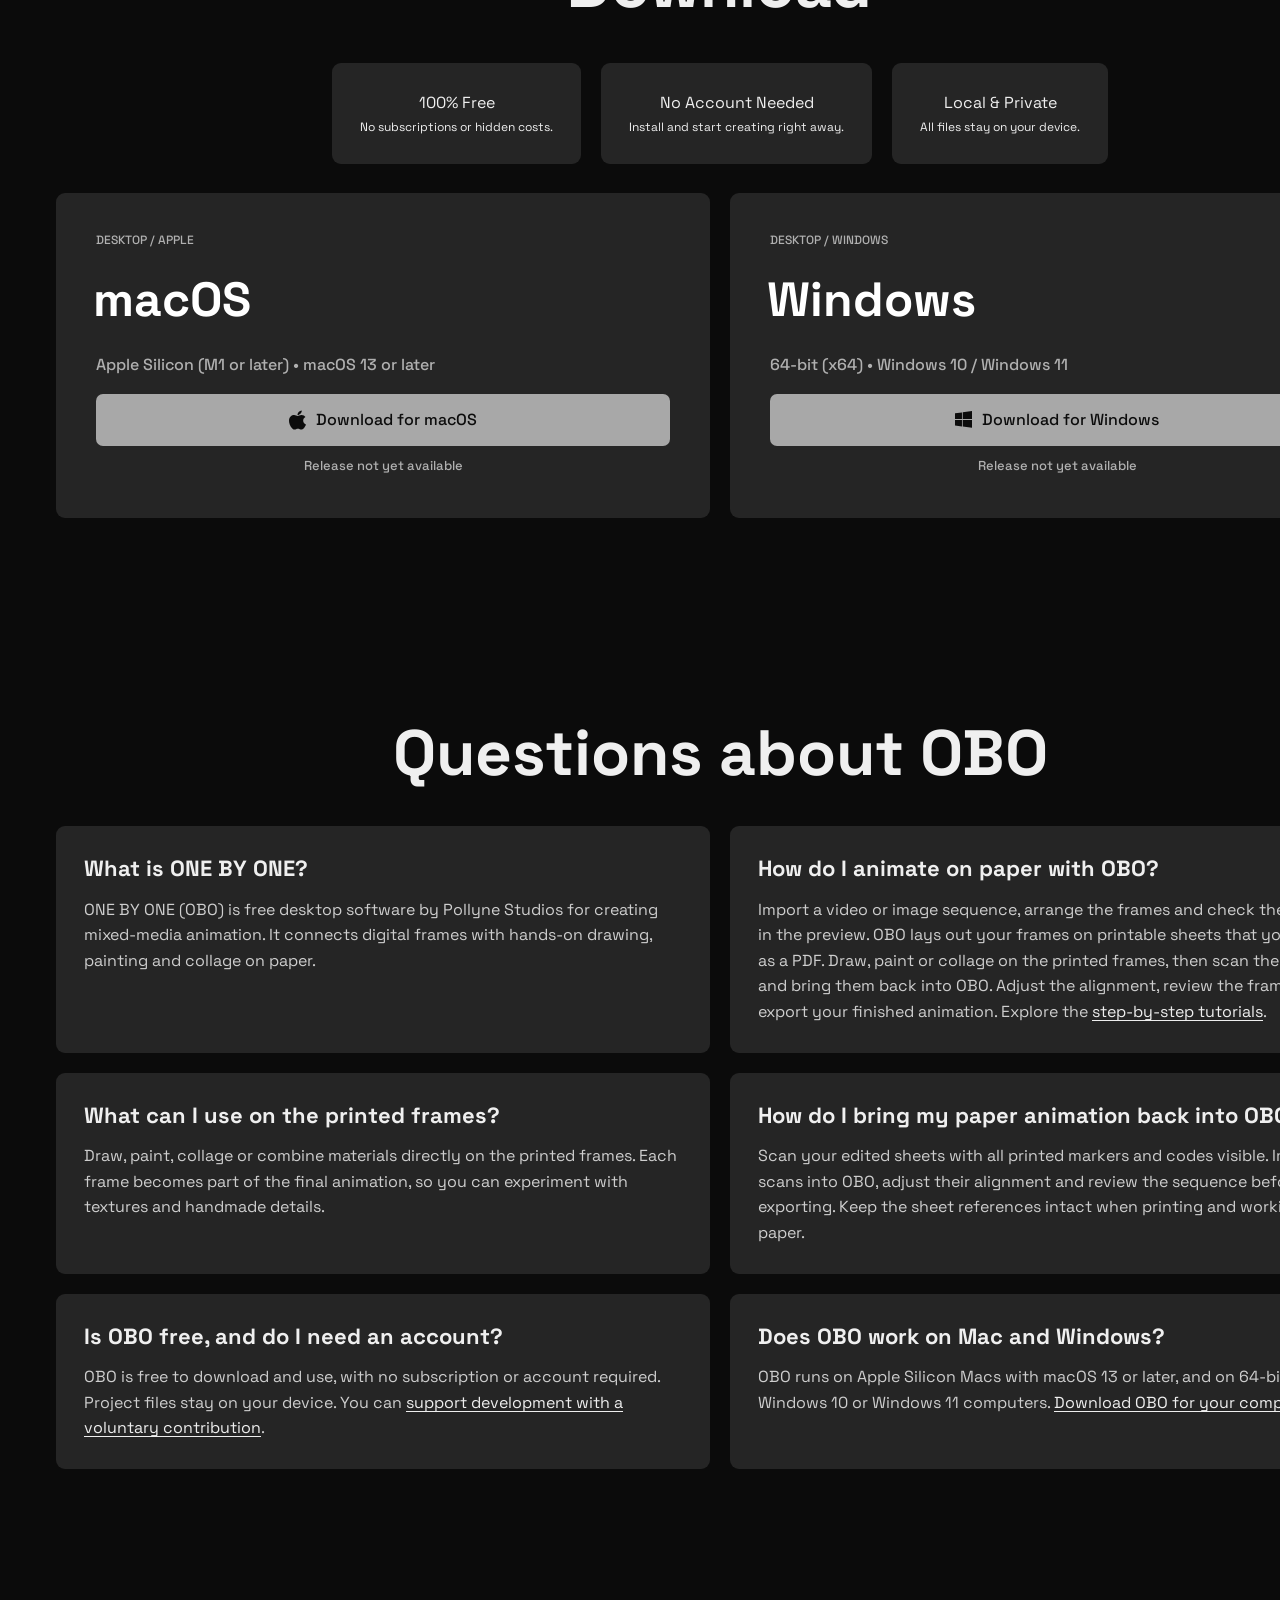
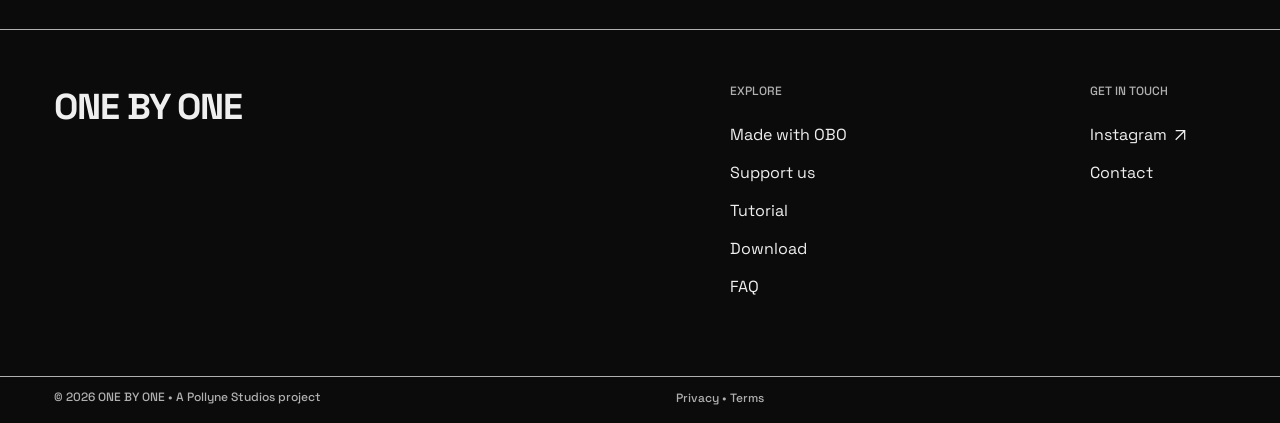
==== commit 1a5af200: "Load hero video background correction" ====
--- a/index.html
+++ b/index.html
@@ -1,6 +1,7 @@
 <!doctype html>
 <html lang="en">
 <head>
+  <meta name="google-site-verification" content="s3b6sohHFEu5lC1Bvz8DyLdv7yP_LWbiNXKfoQMAIeI" />
   <!-- Publication: hero-centered-copy-3 -->
   <meta charset="utf-8">
   <meta name="viewport" content="width=device-width, initial-scale=1">
@@ -16,18 +17,18 @@
   <meta property="og:url" content="https://obo-onebyone.com/">
   <meta property="og:title" content="ONE BY ONE (OBO) - Free Mixed-Media Animation Software">
   <meta property="og:description" content="Create mixed-media animations with ONE BY ONE: import video, print frames, draw or collage by hand, scan and reanimate. Free for macOS and Windows.">
-  <meta property="og:image" content="https://obo-onebyone.com/assets/social-card.png">
+  <meta property="og:image" content="https://obo-onebyone.com/assets/social-card-v2.png">
   <meta property="og:image:width" content="1200">
   <meta property="og:image:height" content="630">
-  <meta property="og:image:alt" content="ONE BY ONE - free mixed-media animation software by Pollyne Studios">
+  <meta property="og:image:alt" content="OBO — MIXED MEDIA, MADE EASY">
   <meta name="twitter:card" content="summary_large_image">
   <meta name="twitter:title" content="ONE BY ONE (OBO) - Free Mixed-Media Animation Software">
   <meta name="twitter:description" content="Create mixed-media animations with ONE BY ONE: import video, print frames, draw or collage by hand, scan and reanimate. Free for macOS and Windows.">
-  <meta name="twitter:image" content="https://obo-onebyone.com/assets/social-card.png">
-  <meta name="twitter:image:alt" content="ONE BY ONE - free mixed-media animation software by Pollyne Studios">
-  <script type="application/ld+json">{"@context":"https://schema.org","@graph":[{"@type":"Organization","@id":"https://obo-onebyone.com/#studio","name":"Pollyne Studios","url":"https://obo-onebyone.com/","sameAs":["https://www.instagram.com/pollyne.studios/"]},{"@type":"WebSite","@id":"https://obo-onebyone.com/#website","url":"https://obo-onebyone.com/","name":"ONE BY ONE","alternateName":"OBO","inLanguage":"en","publisher":{"@id":"https://obo-onebyone.com/#studio"}},{"@type":"WebPage","@id":"https://obo-onebyone.com/#webpage","url":"https://obo-onebyone.com/","name":"ONE BY ONE (OBO) - Free Mixed-Media Animation Software","description":"Create mixed-media animations with ONE BY ONE: import video, print frames, draw or collage by hand, scan and reanimate. Free for macOS and Windows.","inLanguage":"en","isPartOf":{"@id":"https://obo-onebyone.com/#website"},"mainEntity":{"@id":"https://obo-onebyone.com/#software"}},{"@type":"SoftwareApplication","@id":"https://obo-onebyone.com/#software","name":"ONE BY ONE","alternateName":"OBO","url":"https://obo-onebyone.com/","description":"Create mixed-media animations with ONE BY ONE: import video, print frames, draw or collage by hand, scan and reanimate. Free for macOS and Windows.","applicationCategory":"MultimediaApplication","operatingSystem":["macOS 13 or later (Apple Silicon)","Windows 10 or Windows 11 (64-bit)"],"isAccessibleForFree":true,"offers":{"@type":"Offer","price":"0","priceCurrency":"EUR","url":"https://obo-onebyone.com/#download"},"author":{"@id":"https://obo-onebyone.com/#studio"},"sameAs":["https://www.instagram.com/obo.onebyone/"],"featureList":["Import a video or image sequence","Arrange and preview animation frames","Export printable PDF contact sheets","Draw, paint or collage on printed frames","Import scanned sheets and adjust alignment","Review frames and export the animation"],"image":"https://obo-onebyone.com/assets/social-card.png"}]}</script>
-  <link rel="icon" href="assets/favicon.svg" type="image/svg+xml">
-  <link rel="stylesheet" href="styles.css?v=footer-card-alignment-6">
+  <meta name="twitter:image" content="https://obo-onebyone.com/assets/social-card-v2.png">
+  <meta name="twitter:image:alt" content="OBO — MIXED MEDIA, MADE EASY">
+  <script type="application/ld+json">{"@context":"https://schema.org","@graph":[{"@type":"Organization","@id":"https://obo-onebyone.com/#studio","name":"Pollyne Studios","url":"https://obo-onebyone.com/","sameAs":["https://www.instagram.com/pollyne.studios/"]},{"@type":"WebSite","@id":"https://obo-onebyone.com/#website","url":"https://obo-onebyone.com/","name":"ONE BY ONE","alternateName":"OBO","inLanguage":"en","publisher":{"@id":"https://obo-onebyone.com/#studio"}},{"@type":"WebPage","@id":"https://obo-onebyone.com/#webpage","url":"https://obo-onebyone.com/","name":"ONE BY ONE (OBO) - Free Mixed-Media Animation Software","description":"Create mixed-media animations with ONE BY ONE: import video, print frames, draw or collage by hand, scan and reanimate. Free for macOS and Windows.","inLanguage":"en","isPartOf":{"@id":"https://obo-onebyone.com/#website"},"mainEntity":{"@id":"https://obo-onebyone.com/#software"}},{"@type":"SoftwareApplication","@id":"https://obo-onebyone.com/#software","name":"ONE BY ONE","alternateName":"OBO","url":"https://obo-onebyone.com/","description":"Create mixed-media animations with ONE BY ONE: import video, print frames, draw or collage by hand, scan and reanimate. Free for macOS and Windows.","applicationCategory":"MultimediaApplication","operatingSystem":["macOS 13 or later (Apple Silicon)","Windows 10 or Windows 11 (64-bit)"],"isAccessibleForFree":true,"offers":{"@type":"Offer","price":"0","priceCurrency":"EUR","url":"https://obo-onebyone.com/#download"},"author":{"@id":"https://obo-onebyone.com/#studio"},"sameAs":["https://www.instagram.com/obo.onebyone/"],"featureList":["Import a video or image sequence","Arrange and preview animation frames","Export printable PDF contact sheets","Draw, paint or collage on printed frames","Import scanned sheets and adjust alignment","Review frames and export the animation"],"image":"https://obo-onebyone.com/assets/social-card-v2.png"}]}</script>
+  <link rel="icon" href="assets/favicon.svg?v=2" type="image/svg+xml">
+  <link rel="stylesheet" href="styles.css?v=hero-black-match-10">
 </head>
 <body>
 <div class="page" id="top">
@@ -97,7 +98,7 @@
     <div class="footer-bottom"><p>© 2026 ONE BY ONE • A Pollyne Studios project</p><p class="legal"><a href="privacy.html">Privacy</a> • <a href="terms.html">Terms</a></p><a href="#top">Back to top ↑</a></div>
   </footer>
 </div>
-<script src="app.js?v=hero-position-2"></script>
+<script src="app.js?v=touch-direct-9"></script>
 <script src="releases.js"></script>
 </body>
 </html>
--- a/styles.css
+++ b/styles.css
@@ -306,3 +306,11 @@
 }
 
 @media(min-width:1101px){.footer-explore,.footer-contact{margin-left:10px}}
+
+/* Keep neighbouring gallery previews visible on phones. */
+@media(max-width:1100px){.carousel{--mobile-card-width:min(80vw,680px)}.carousel-track{gap:10px}}
+
+@media(max-width:1100px){.carousel{touch-action:auto}.carousel.is-dragging .showcase-card{transition:opacity .2s}}
+
+/* Match decoded video blacks to the page before lighten compositing. */
+.hero-cover-video{filter:contrast(1.03)}
